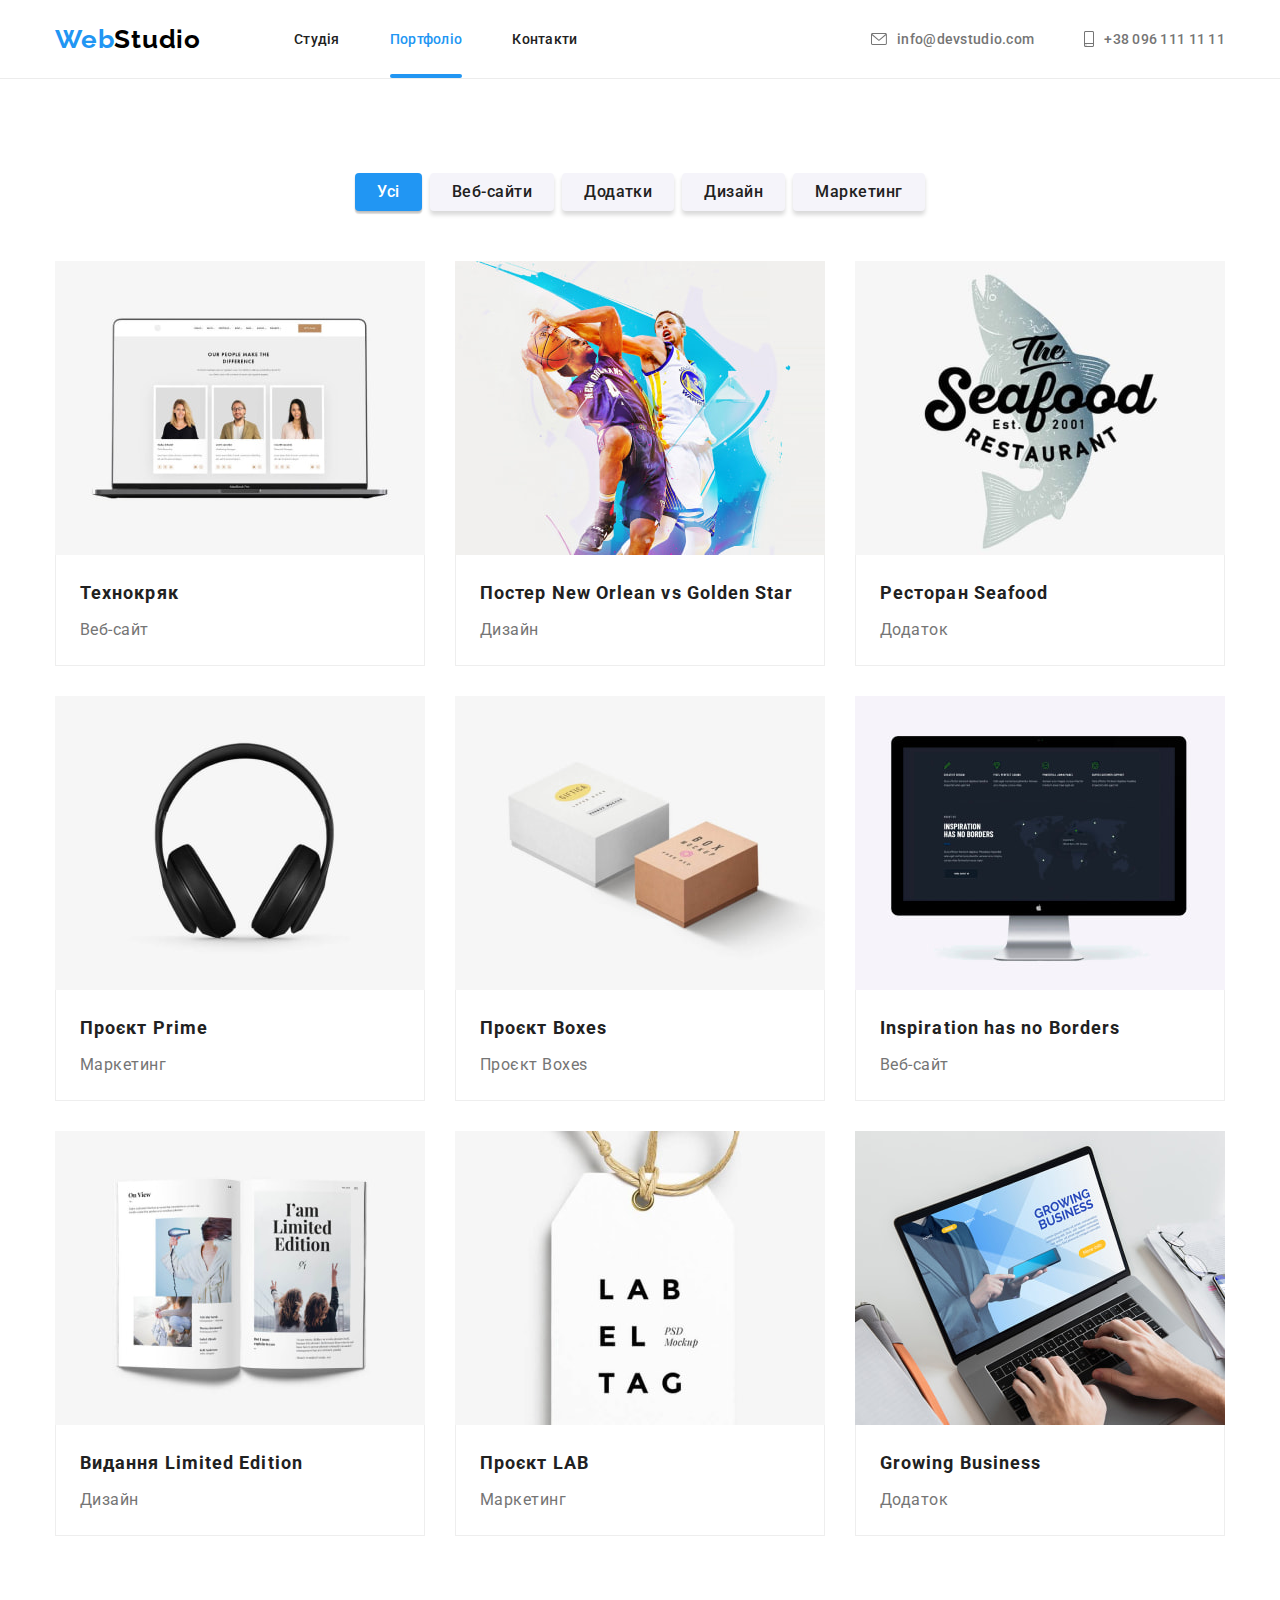
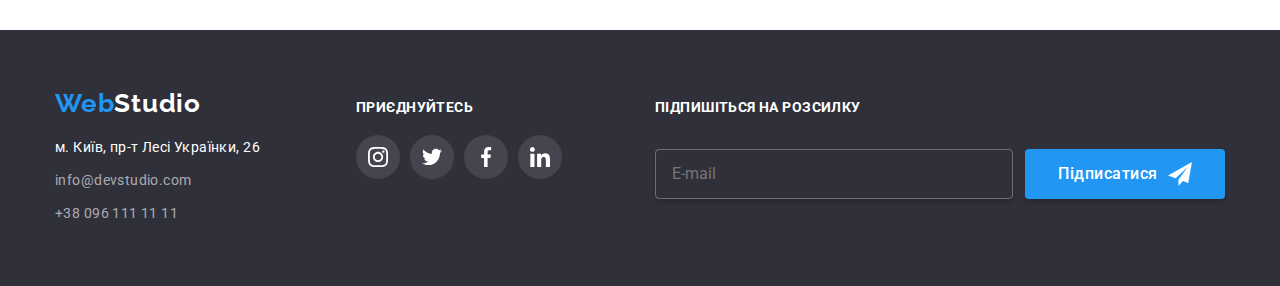
==== portfolio.html @ 400ca85d "Initial commit" ====
<!DOCTYPE html>
<html lang="uk">
<head>
    <meta charset="UTF-8">
    <meta name="viewport" content="width=device-width, initial-scale=1.0">
    <title>Портфоліо</title>
    <link rel="preconnect" href="https://fonts.googleapis.com">
    <link rel="preconnect" href="https://fonts.gstatic.com" crossorigin>
    <link rel="stylesheet" href="https://cdn.jsdelivr.net/npm/modern-normalize@2.0.0/modern-normalize.min.css">
    <link
        href="https://fonts.googleapis.com/css2?family=Cookie&family=Montserrat:wght@400;700&family=Raleway:wght@700&family=Roboto:wght@400;500;700;900&display=swap"
        rel="stylesheet">
    <link rel="stylesheet" href="./css/main.min.css">
</head>
<body>
<header class="header">
    <div class="header__container container">
        <nav class="navigation">
            <a class="logo" href="/">Web<span class="logo__black">Studio</span></a>
            <ul class="navigation__list list">
                <li class="navigation__item"><a class="navigation__link" href="./index.html">Студія</a></li>
                <li class="navigation__item"><a class="navigation__link navigation__link--active" href="./portfolio.html">Портфоліо</a></li>
                <li class="navigation__item"><a class="navigation__link" href="#">Контакти</a></li>
            </ul>
        </nav>
        <ul class="contact list">
            <li class="contact__item">
                <a class="contact__email" href="mailto:info@devstudio.com">
                    <svg class="contact__icon" width="16" height="12">
                        <use href="./img/sprite.svg#icon-envelope">
                        </use>
                    </svg> info@devstudio.com
                </a>
            </li>
            <li class="contact__item">
                <a class="contact__phone" href="tel:+380961111111">
                    <svg class="contact__icon" width="10" height="16">
                        <use href="./img/sprite.svg#icon-smartphone">
                        </use>
                    </svg> +38 096 111 11 11
                </a>
            </li>
        </ul>
    </div>
</header>
    <main>
        <section class="gallery section">
            <div class="container gallery_containerfilter__">
                <!-- Прихований заголовок -->
                <h1 class="visually-hidden">Галерея</h1>
                <ul class="filter list">
                    <li class="filter__item"><button class="btn filter__btn filter__btn--active" type="button" >Усі</button></li>
                    <li class="filter__item"><button class="btn filter__btn" type="button" >Веб-сайти</button></li>
                    <li class="filter__item"><button class="btn filter__btn" type="button" >Додатки</button></li>
                    <li class="filter__item"><button class="btn filter__btn" type="button" >Дизайн</button></li>
                    <li class="filter__item"><button class="btn filter__btn" type="button" >Маркетинг</button></li>
                </ul>
                <ul class="cards-set list">
                    <li class="cards-set__item">
                        <a class="cards-set__link" href="#">
                            <div class="cards-set__wrap">
                                <p class="cards-set__overlay">Ресурс пропонує комплексні пропозиції з різним рівнем функціоналу та сервісів. Все це дозволить
                                    відвідувачу отримати
                                    вичерпні відомості про компанію чи приватну особу.</p>
                                <img src="./img/gallery/techno.jpg" alt="Сайт" width="370">
                            </div>
                           
                            <div class="cards-set__bottom">
                                <h2 class="cards-set__title">Технокряк</h2>
                                <p class="cards-set__descr">Веб-сайт</p>
                            </div>
                        </a>
                    </li>
                    <li class="cards-set__item">
                        <a class="cards-set__link" href="#">
                        <div class="cards-set__wrap">
                            <p class="cards-set__overlay">Ресурс пропонує комплексні пропозиції з різним рівнем функціоналу та сервісів. Все це
                                дозволить
                                відвідувачу отримати
                                вичерпні відомості про компанію чи приватну особу.</p>
                            <img src="./img/gallery/poster.jpg" alt="Постер змагань" width="370">
                        </div>
                           
                           <div class="cards-set__bottom">
                            <h2 class="cards-set__title">Постер New Orlean vs Golden Star</h2>
                            <p class="cards-set__descr">Дизайн</p>
                           </div>
                        </a>
                    </li>
                    <li class="cards-set__item">
                        <a class="cards-set__link" href="#">
                            <div class="cards-set__wrap">
                             <p class="cards-set__overlay">Ресурс пропонує комплексні пропозиції з різним рівнем функціоналу та сервісів. Все це дозволить відвідувачу отримати вичерпні відомості про компанію чи приватну особу.</p>
                               <img src="./img/gallery/restaurant.jpg" alt="Емблема ресторану" width="370">
                            </div>
                          
                            <div class="cards-set__bottom">
                                <h2 class="cards-set__title">Ресторан Seafood</h2>
                                <p class="cards-set__descr">Додаток</p>
                            </div>
                        </a>
                    </li>
                    <li class="cards-set__item">
                        <a class="cards-set__link" href="#">
                            <div class="cards-set__wrap">
                                <p class="cards-set__overlay">Ресурс пропонує комплексні пропозиції з різним рівнем функціоналу та сервісів. Все це дозволить відвідувачу отримати вичерпні відомості про компанію чи приватну особу.</p>
                                <img src="./img/gallery/prime.jpg" alt="Навушники" width="370">
                            </div>
                            
                            <div class="cards-set__bottom">
                                <h2 class="cards-set__title">Проєкт Prime</h2>
                                <p class="cards-set__descr">Маркетинг</p>
                            </div>
                        </a>
                    </li>
                    <li class="cards-set__item">
                        <a class="cards-set__link" href="#">
                            <div class="cards-set__wrap">
                                <p class="cards-set__overlay">Ресурс пропонує комплексні пропозиції з різним рівнем функціоналу та сервісів. Все це дозволить відвідувачу отримати вичерпні відомості про компанію чи приватну особу.</p>
                            <img src="./img/gallery/boxes.jpg" alt="Коробки" width="370">
                            </div>
                            
                           <div class="cards-set__bottom">
                            <h2 class="cards-set__title">Проєкт Boxes</h2>
                            <p class="cards-set__descr">Проєкт Boxes</p>
                           </div>
                        </a>
                    </li>
                    <li class="cards-set__item">
                        <a class="cards-set__link" href="#">
                            <div class="cards-set__wrap">
                                <p class="cards-set__overlay">Ресурс пропонує комплексні пропозиції з різним рівнем функціоналу та сервісів. Все це дозволить відвідувачу отримати вичерпні відомості про компанію чи приватну особу.</p>
                               <img src="./img/gallery/inspiration.jpg" alt="Сайт" width="370">
                            </div>

                            <div class="cards-set__bottom">
                                <h2 class="cards-set__title">Inspiration has no Borders</h2>
                                <p class="cards-set__descr">Веб-сайт</p>
                            </div>
                        </a>
                    </li>
                    <li class="cards-set__item">
                        <a class="cards-set__link" href="#">
                            <div class="cards-set__wrap">
                                <p class="cards-set__overlay">Ресурс пропонує комплексні пропозиції з різним рівнем функціоналу та сервісів. Все це дозволить відвідувачу отримати вичерпні відомості про компанію чи приватну особу.</p>
                                <img src="./img/gallery/limited.jpg" alt="Журнал" width="370">
                            </div>
                            
                            <div class="cards-set__bottom">
                                <h2 class="cards-set__title">Видання Limited Edition</h2>
                                <p class="cards-set__descr">Дизайн</p>
                            </div>
                        </a>
                    </li>
                    <li class="cards-set__item">
                        <a class="cards-set__link" href="#">
                            <div class="cards-set__wrap">
                                <p class="cards-set__overlay">Ресурс пропонує комплексні пропозиції з різним рівнем функціоналу та сервісів. Все це дозволить відвідувачу отримати вичерпні відомості про компанію чи приватну особу.</p>
                                <img src="./img/gallery/lab.jpg" alt="Етикетка" width="370">
                            </div>
                            
                           <div class="cards-set__bottom">
                            <h2 class="cards-set__title">Проєкт LAB</h2>
                            <p class="cards-set__descr">Маркетинг</p>
                           </div>
                        </a>
                    </li>
                    <li class="cards-set__item">
                        <a class="cards-set__link" href="#">
                            <div class="cards-set__wrap">
                                <p class="cards-set__overlay">Ресурс пропонує комплексні пропозиції з різним рівнем функціоналу та сервісів. Все це дозволить відвідувачу отримати вичерпні відомості про компанію чи приватну особу.</p>
                                <img src="./img/gallery/growing.jpg" alt="Додаток на моніторі" width="370">
                            </div>
                            
                            <div class="cards-set__bottom">
                                <h2 class="cards-set__title">Growing Business</h2>
                                <p class="cards-set__descr">Додаток</p>
                            </div>
                        </a>
                    </li>
                
                </ul>
            </div>
        </section>
    </main>

<footer class="section footer">
    <div class="container footer__container">
        <div class="footer__address"> <a class="footer__logo logo" href="/">Web<span
                    class="logo__white">Studio</span></a>
            <address class="address">
                <p class="address__text">м. Київ, пр-т Лесі Українки, 26</p>
                <a class="address__email" href="mailto:info@devstudio.com">info@devstudio.com</a>
                <a class="address__phone" href="tel:+380961111111">+38 096 111 11 11</a>
            </address>
        </div>
        <div class="footer__content">
            <h2 class="footer-title">Приєднуйтесь</h2>

            <ul class="list footer__list">
                <li class="footer__item">
                    <a class="footer__link" href="" target="_blank" rel="noopener noreferrer"
                        aria-label="іконка Instagram">
                        <svg class="footer__icon" width="20" height="20">
                            <use href="./img/sprite.svg#icon-instagram"></use>
                        </svg>
                    </a>
                </li>
                <li class="footer__item">
                    <a class="footer__link" href="" target="_blank" rel="noopener noreferrer"
                        aria-label="іконка Twitter">
                        <svg class="footer__icon" width="20" height="20">
                            <use href="./img/sprite.svg#icon-twitter"></use>
                        </svg>
                    </a>
                </li>
                <li class="footer__item">
                    <a class="footer__link" href="" target="_blank" rel="noopener noreferrer"
                        aria-label="іконка Facebook">
                        <svg class="footer__icon" width="20" height="20">
                            <use href="./img/sprite.svg#icon-facebook"></use>
                        </svg>
                    </a>
                </li>
                <li class="footer__item">
                    <a class="footer__link" href="" target="_blank" rel="noopener noreferrer"
                        aria-label="іконка Linkedin">
                        <svg class="footer__icon" width="20" height="20">
                            <use href="./img/sprite.svg#icon-linkedin"></use>
                        </svg>
                    </a>
                </li>
            </ul>
        </div>

        <form class="follow" name="follow-up">
            <b class="follow__title">Підпишіться на розсилку</b>
            <div class="follow__wrapper">
                <input class="follow__input" name="email" id="email" type="email" placeholder="E-mail" />
                <button class="follow__btn btn" type="submit">Підписатися</button>
            </div>
        </form>

    </div>
</footer>

    
</body>
</html>
---- css/main.min.css ----
:root{--main-font: "Roboto", sans-serif;--secondary-font: "Raleway", sans-serif;--main-cl: #757575;--accent-cl: #2196F3;--white-cl: #FFFFFF;--title-cl: #212121;--txt-footer-cl: rgba(255, 255, 255, 0.60);--black-cl: #000000;--border-cl: #ECECEC;--icon-cl: rgba(175, 177, 184, 1);--dark-bg: #2F303A;--light-bg: #F5F4FA;--accent-bg: #2196F3;--hero-bg: #c4c4c4;--standard: 250ms cubic-bezier(0.4, 0, 0.2, 1)}.visually-hidden{-webkit-clip-path:inset(50%);clip-path:inset(50%);height:1px;overflow:hidden;position:absolute;white-space:nowrap;width:1px}body{font-family:var(--main-font);color:var(--main-cl)}img{display:block}.section{padding-top:94px;padding-bottom:94px}.title{margin-bottom:50px;color:var(--title-cl);text-align:center;font-size:36px;font-weight:700;line-height:1;letter-spacing:1.08px}.btn{font-family:inherit;cursor:pointer;padding:10px 32px;color:var(--white-cl);background-color:var(--accent-bg);text-align:center;font-size:16px;font-weight:500;line-height:1.62;letter-spacing:.48px;border:none;border-radius:4px;-webkit-box-shadow:0px 4px 4px 0px rgba(0,0,0,.15);box-shadow:0px 4px 4px 0px rgba(0,0,0,.15)}.container{width:1200px;padding-left:15px;padding-right:15px;margin-left:auto;margin-right:auto}h1,h2,h3,h4,h5,h6,p{margin:0}.list{list-style:none;padding:0;margin:0}.header{border-bottom:1px solid var(--border-cl)}.header__container{display:-webkit-box;display:-ms-flexbox;display:flex;-webkit-box-align:center;-ms-flex-align:center;align-items:center}.logo{margin-right:93px;color:var(--accent-cl);font-family:var(--secondary-font);font-size:26px;font-weight:700;line-height:1;letter-spacing:.78px;text-decoration:none}.logo__black{color:var(--black-cl)}.logo__white{color:var(--white-cl)}.navigation{display:-webkit-box;display:-ms-flexbox;display:flex;-webkit-box-align:center;-ms-flex-align:center;align-items:center}.navigation__list{display:-webkit-box;display:-ms-flexbox;display:flex}.navigation__item:not(:last-child){margin-right:50px}.navigation__link{position:relative;display:block;padding-top:32px;padding-bottom:32px;color:var(--title-cl);font-size:14px;font-weight:500;line-height:1;letter-spacing:.28px;text-decoration:none;-webkit-transition:color var(--standard);transition:color var(--standard)}.navigation__link:hover,.navigation__link:focus{color:var(--accent-cl)}.navigation__link--active{color:var(--accent-cl)}.navigation__link--active::after{content:"";display:block;position:absolute;bottom:0;left:0;width:100%;height:4px;border-radius:2px;background-color:var(--accent-cl)}.contact{display:-webkit-box;display:-ms-flexbox;display:flex;-webkit-box-align:center;-ms-flex-align:center;align-items:center;margin-left:auto}.contact__item{margin-left:50px}.contact__email{text-decoration:none;display:-webkit-box;display:-ms-flexbox;display:flex;-webkit-box-align:center;-ms-flex-align:center;align-items:center;color:var(--main-cl);font-size:14px;font-weight:500;line-height:1;letter-spacing:.28px;-webkit-transition:color var(--standard);transition:color var(--standard)}.contact__email:hover,.contact__email:focus{color:var(--accent-cl)}.contact__phone{text-decoration:none;display:-webkit-box;display:-ms-flexbox;display:flex;-webkit-box-align:center;-ms-flex-align:center;align-items:center;color:var(--main-cl);font-size:14px;font-weight:500;line-height:1;letter-spacing:.28px;-webkit-transition:color var(--standard);transition:color var(--standard)}.contact__phone:hover,.contact__phone:focus{color:var(--accent-cl)}.contact__icon{fill:#757575;margin-right:10px;-webkit-transition:fill var(--standard);transition:fill var(--standard)}.contact__email:hover .contact__icon,.contact__email:focus .contact__icon{fill:var(--accent-cl)}.contact__phone:hover .contact__icon,.contact__phone:focus .contact__icon{fill:var(--accent-cl)}.hero{padding-top:200px;padding-bottom:200px}.overlay{max-width:1600px;margin-left:auto;margin-right:auto;background-color:var(--hero-bg);background-image:-webkit-gradient(linear, left top, right top, from(rgba(47, 48, 58, 0.4)), to(rgba(47, 48, 58, 0.4))),url(../img/hero/overlay.jpg);background-image:linear-gradient(to right, rgba(47, 48, 58, 0.4), rgba(47, 48, 58, 0.4)),url(../img/hero/overlay.jpg);background-repeat:no-repeat;background-position:center}.hero__title{margin:0 auto;width:696px;margin-bottom:30px;color:var(--white-cl);text-align:center;font-size:44px;font-weight:900;line-height:1.36;letter-spacing:2.64px;text-transform:uppercase}.hero__btn{display:block;margin:0 auto}.back-drop{position:fixed;top:0;right:0;width:100%;height:100%;background-color:rgba(0,0,0,.2);z-index:10;opacity:1;visibility:visible;-webkit-transition:opacity var(--standard),visibility var(--standard);transition:opacity var(--standard),visibility var(--standard)}.back-drop.is-hidden{opacity:0;pointer-events:none;visibility:hidden}.back-drop.is-hidden .modal-wrapper{-webkit-transform:translate(-50%, -50%) scale(0.9);transform:translate(-50%, -50%) scale(0.9)}.modal-wrapper{padding:40px;position:absolute;top:50%;left:50%;width:528px;height:581px;border-radius:4px;background:var(--white-cl);-webkit-box-shadow:0px 2px 1px 0px rgba(0,0,0,.2),0px 1px 1px 0px rgba(0,0,0,.14),0px 1px 3px 0px rgba(0,0,0,.12);box-shadow:0px 2px 1px 0px rgba(0,0,0,.2),0px 1px 1px 0px rgba(0,0,0,.14),0px 1px 3px 0px rgba(0,0,0,.12);-webkit-transform:translate(-50%, -50%) scale(1.1);transform:translate(-50%, -50%) scale(1.1);-webkit-transition:-webkit-transform var(--standard);transition:-webkit-transform var(--standard);transition:transform var(--standard);transition:transform var(--standard), -webkit-transform var(--standard)}.close-btn{position:absolute;top:8px;right:8px;display:-webkit-box;display:-ms-flexbox;display:flex;-webkit-box-align:center;-ms-flex-align:center;align-items:center;-webkit-box-pack:center;-ms-flex-pack:center;justify-content:center;width:30px;height:30px;padding:0;background-color:var(--white-cl);border-radius:50%;border:1px solid rgba(0,0,0,.1);cursor:pointer;-webkit-transition:fill var(--standard);transition:fill var(--standard)}.close-btn:hover,.close-btn:focus{fill:var(--accent-cl)}.modal-form{width:448px}.modal-form__title{display:block;margin-bottom:12px;color:var(--title-cl);text-align:center;font-size:20px;font-weight:700;line-height:1;letter-spacing:.6px}.modal-form__group{display:block;margin-bottom:10px;position:relative;cursor:pointer}.modal-form__group:last-child{margin-bottom:0}.modal-form__label{display:block;margin-bottom:4px;color:var(--main-cl);font-size:12px;line-height:1;letter-spacing:.12px}.modal-form__input{position:relative;outline:rgba(0,0,0,0);width:100%;height:40px;padding:12px 42px;border-radius:4px;border:1px solid rgba(33,33,33,.2);-webkit-transition:border-color var(--standard);transition:border-color var(--standard)}.modal-form__input:focus,.modal-form__input:hover{border:1px solid #2196f3;border-radius:4px}.modal-form__text-comment{margin-bottom:20px;padding:12px 16px;outline:rgba(0,0,0,0);width:100%;height:120px;border-radius:4px;border:1px solid rgba(33,33,33,.2);resize:none;-webkit-transition:border-color var(--standard);transition:border-color var(--standard)}.modal-form__text-comment:focus,.modal-form__text-comment:hover{border:1px solid #2196f3;border-radius:4px}.modal-form__text-comment::-webkit-input-placeholder{color:rgba(117,117,117,.5);font-size:12px;line-height:1;letter-spacing:.12px}.modal-form__text-comment::-moz-placeholder{color:rgba(117,117,117,.5);font-size:12px;line-height:1;letter-spacing:.12px}.modal-form__text-comment:-ms-input-placeholder{color:rgba(117,117,117,.5);font-size:12px;line-height:1;letter-spacing:.12px}.modal-form__text-comment::-ms-input-placeholder{color:rgba(117,117,117,.5);font-size:12px;line-height:1;letter-spacing:.12px}.modal-form__text-comment::placeholder{color:rgba(117,117,117,.5);font-size:12px;line-height:1;letter-spacing:.12px}.modal-form__icon{position:absolute;bottom:11px;left:12px;fill:var(--title-cl);-webkit-transition:fill var(--standard);transition:fill var(--standard)}.modal-form__input:focus~.modal-form__icon,.modal-form__input:hover~.modal-form__icon{fill:var(--accent-cl)}.modal-form__agreement{display:-webkit-box;display:-ms-flexbox;display:flex;-webkit-box-align:baseline;-ms-flex-align:baseline;align-items:baseline;-webkit-box-pack:center;-ms-flex-pack:center;justify-content:center}.modal-form__custom-checkbox{margin-right:7px;width:16px;height:15px;display:-webkit-box;display:-ms-flexbox;display:flex;-webkit-box-align:center;-ms-flex-align:center;align-items:center;-webkit-box-pack:center;-ms-flex-pack:center;justify-content:center;outline:2px solid var(--title-cl);outline-offset:-2px;border-radius:2px;-webkit-transition:outline var(--standard),background-color var(--standard);transition:outline var(--standard),background-color var(--standard)}.modal-form__checkbox:focus+.modal-form__custom-checkbox{outline:2px solid var(--accent-cl)}.modal-form__checkbox-icon{opacity:0;border-radius:2px;-webkit-transition:opacity var(--standard);transition:opacity var(--standard)}.modal-form__checkbox:checked+.modal-form__custom-checkbox{outline:var(--accent-cl);background-color:var(--accent-cl)}.modal-form__checkbox:checked+.modal-form__custom-checkbox .modal-form__checkbox-icon{opacity:1}.modal-form__text-agreement{margin-bottom:36px;color:var(--main-cl);font-size:14px;line-height:1.71;letter-spacing:.42px}.modal-form__terms{color:var(--accent-cl);line-height:24px;letter-spacing:.42px}.modal-form__btn{display:block;margin:0 auto;width:200px;height:50px;border:none;border-radius:4px;background:var(--accent-cl);-webkit-box-shadow:0px 4px 4px 0px rgba(0,0,0,.15);box-shadow:0px 4px 4px 0px rgba(0,0,0,.15);color:var(--white-cl);text-align:center;font-size:16px;font-weight:700;line-height:1.87;letter-spacing:.96px}.features__list{display:-webkit-box;display:-ms-flexbox;display:flex}.features__item{width:270px;margin-right:30px}.features__item:last-child{margin-right:0}.features__subtitle{margin-bottom:10px;color:var(--title-cl);font-size:14px;font-weight:700;line-height:1;letter-spacing:.42px;text-transform:uppercase}.features__content{font-size:14px;line-height:1.71;letter-spacing:.42px}.features__background{display:-webkit-box;display:-ms-flexbox;display:flex;-webkit-box-align:center;-ms-flex-align:center;align-items:center;-webkit-box-pack:center;-ms-flex-pack:center;justify-content:center;width:270px;height:120px;border-radius:4px;margin-bottom:30px;background:var(--light-bg)}.activity{padding-top:0}.activity__list{display:-webkit-box;display:-ms-flexbox;display:flex;-webkit-box-pack:center;-ms-flex-pack:center;justify-content:center}.activity__type{position:relative;margin-right:30px}.activity__type:last-child{margin-right:0}.activity__descr{position:absolute;bottom:0;right:0;display:-webkit-box;display:-ms-flexbox;display:flex;-webkit-box-align:center;-ms-flex-align:center;align-items:center;-webkit-box-pack:center;-ms-flex-pack:center;justify-content:center;width:100%;height:70px;background-color:rgba(47,48,58,.8);color:var(--white-cl);text-align:center;font-size:14px;font-weight:700;line-height:1;letter-spacing:.42px;text-transform:uppercase}.team{background-color:var(--light-bg)}.team__list{display:-webkit-box;display:-ms-flexbox;display:flex}.team__member{width:270px;margin-right:30px;border-radius:0px 0px 4px 4px;background:#fff;-webkit-box-shadow:0px 2px 1px 0px rgba(0,0,0,.2),0px 1px 1px 0px rgba(0,0,0,.14),0px 1px 3px 0px rgba(0,0,0,.12);box-shadow:0px 2px 1px 0px rgba(0,0,0,.2),0px 1px 1px 0px rgba(0,0,0,.14),0px 1px 3px 0px rgba(0,0,0,.12)}.team__member:last-child{margin-right:0}.team__descr{padding-top:30px;padding-bottom:30px}.team__name{margin-bottom:10px;color:var(--title-cl);text-align:center;font-size:16px;font-weight:500;line-height:1;letter-spacing:.48px}.team__position{margin-bottom:16px;color:var(--main-cl);text-align:center;font-size:16px;line-height:1;letter-spacing:.48px}.socials{display:-webkit-box;display:-ms-flexbox;display:flex;-webkit-box-pack:center;-ms-flex-pack:center;justify-content:center;-webkit-box-align:center;-ms-flex-align:center;align-items:center}.socials__item{display:-webkit-box;display:-ms-flexbox;display:flex;-webkit-box-align:center;-ms-flex-align:center;align-items:center;-webkit-box-pack:center;-ms-flex-pack:center;justify-content:center;width:44px;height:44px;background-color:#fff;border-radius:50%;-webkit-transition:background-color var(--standard);transition:background-color var(--standard)}.socials__item:hover,.socials__item:focus{background-color:var(--accent-bg)}.socials__item:not(:last-child){margin-right:10px}.socials__icon{fill:var(--icon-cl);-webkit-transition:fill var(--standard);transition:fill var(--standard)}.socials__item:hover .socials__icon,.socials__item:focus .socials__icon{fill:#fff}.clients-list{display:-webkit-box;display:-ms-flexbox;display:flex;-webkit-box-align:center;-ms-flex-align:center;align-items:center;-webkit-box-pack:center;-ms-flex-pack:center;justify-content:center}.clients-list__item:not(:last-child){margin-right:30px}.clients-list__link{display:-webkit-box;display:-ms-flexbox;display:flex;-webkit-box-align:center;-ms-flex-align:center;align-items:center;-webkit-box-pack:center;-ms-flex-pack:center;justify-content:center;width:170px;height:92px;border-radius:4px;border:1px solid #afb1b8;-webkit-transition:border-color var(--standard);transition:border-color var(--standard)}.clients-list__link:hover,.clients-list__link:focus{border-color:var(--accent-cl)}.clients-list__icon{fill:var(--icon-cl);-webkit-transition:fill var(--standard);transition:fill var(--standard)}.clients-list__link:hover .clients-list__icon,.clients-list__link:focus .clients-list__icon{fill:var(--accent-cl)}.footer{background-color:var(--dark-bg);padding-top:60px;padding-bottom:60px}.footer__container{display:-webkit-box;display:-ms-flexbox;display:flex;-webkit-box-align:baseline;-ms-flex-align:baseline;align-items:baseline}.footer__address{margin-right:70px}.address{margin-top:20px;display:block;color:var(--white-cl);font-size:14px;font-style:normal;line-height:1.71;letter-spacing:.42px}.address__text{width:231px;margin-bottom:9px}.address__email{text-decoration:none;margin-bottom:9px;display:block;color:var(--txt-footer-cl);font-size:14px;font-style:1;line-height:1.71;letter-spacing:.42px;-webkit-transition:color var(--standard);transition:color var(--standard)}.address__email:hover,.address__email:focus{color:var(--accent-cl)}.address__phone{text-decoration:none;display:block;color:var(--txt-footer-cl);font-size:14px;font-style:1;line-height:1.71;letter-spacing:.42px;-webkit-transition:color var(--standard);transition:color var(--standard)}.address__phone:hover,.address__phone:focus{color:var(--accent-cl)}.footer-title{color:var(--white-cl);margin-bottom:20px;font-size:14px;font-weight:700;letter-spacing:.42px;text-transform:uppercase}.footer__logo{margin-right:0}.footer__content{display:block;-webkit-box-align:center;-ms-flex-align:center;align-items:center;-webkit-box-pack:center;-ms-flex-pack:center;justify-content:center}.footer__list{display:-webkit-box;display:-ms-flexbox;display:flex;-webkit-box-align:center;-ms-flex-align:center;align-items:center;-webkit-box-pack:center;-ms-flex-pack:center;justify-content:center}.footer__link{display:-webkit-box;display:-ms-flexbox;display:flex;-webkit-box-align:center;-ms-flex-align:center;align-items:center;-webkit-box-pack:center;-ms-flex-pack:center;justify-content:center;width:44px;height:44px;border-radius:50%;background-color:rgba(255,255,255,.1);-webkit-transition:background-color var(--standard);transition:background-color var(--standard)}.footer__link:hover,.footer__link:focus{background-color:var(--accent-bg)}.footer__icon{fill:var(--white-cl)}.footer__item:not(:last-child){margin-right:10px}.follow{margin-left:93px}.follow__title{display:block;margin-bottom:35px;color:var(--white-cl);font-weight:700;font-size:14px;line-height:1;letter-spacing:.42px;text-transform:uppercase}.follow__wrapper{display:-webkit-box;display:-ms-flexbox;display:flex}.follow__input{outline:rgba(0,0,0,0);padding:15px 16px;width:358px;height:50px;margin-right:12px;color:var(--white-cl);border-radius:4px;border:1px solid rgba(255,255,255,.3);background:rgba(33,150,243,0);-webkit-box-shadow:0px 4px 4px 0px rgba(0,0,0,.15);box-shadow:0px 4px 4px 0px rgba(0,0,0,.15)}.follow__btn{display:-webkit-inline-box;display:-ms-inline-flexbox;display:inline-flex;-webkit-box-pack:center;-ms-flex-pack:center;justify-content:center;-webkit-box-align:center;-ms-flex-align:center;align-items:center;width:200px;height:50px}.follow__btn::after{content:"";margin-left:10px;width:24px;height:24px;background-image:url(../img/icons/send.svg);background-size:contain}.filter{display:-webkit-box;display:-ms-flexbox;display:flex;-webkit-box-align:center;-ms-flex-align:center;align-items:center;-webkit-box-pack:center;-ms-flex-pack:center;justify-content:center;margin-bottom:50px}.filter__item{margin-right:8px}.filter__item:last-child{margin-right:0}.filter__btn{border-radius:4px;padding:6px 22px;-ms-flex-negative:0;flex-shrink:0;border:none;color:var(--title-cl);background-color:var(--light-bg);text-align:center;font-size:16px;font-weight:500;line-height:1.62;letter-spacing:.48px;-webkit-transition:color var(--standard),background-color var(--standard),-webkit-box-shadow var(--standard);transition:color var(--standard),background-color var(--standard),-webkit-box-shadow var(--standard);transition:color var(--standard),background-color var(--standard),box-shadow var(--standard);transition:color var(--standard),background-color var(--standard),box-shadow var(--standard),-webkit-box-shadow var(--standard)}.filter__btn:hover,.filter__btn:focus{color:var(--white-cl);background-color:var(--accent-bg);-webkit-box-shadow:0px 2px 2px 0px rgba(0,0,0,.12),0px 1px 2px 0px rgba(0,0,0,.08),0px 3px 1px 0px rgba(0,0,0,.1);box-shadow:0px 2px 2px 0px rgba(0,0,0,.12),0px 1px 2px 0px rgba(0,0,0,.08),0px 3px 1px 0px rgba(0,0,0,.1)}.filter__btn--active{color:var(--white-cl);background-color:var(--accent-bg);-webkit-box-shadow:0px 2px 2px 0px rgba(0,0,0,.12),0px 1px 2px 0px rgba(0,0,0,.08),0px 3px 1px 0px rgba(0,0,0,.1);box-shadow:0px 2px 2px 0px rgba(0,0,0,.12),0px 1px 2px 0px rgba(0,0,0,.08),0px 3px 1px 0px rgba(0,0,0,.1)}.cards-set{display:-webkit-box;display:-ms-flexbox;display:flex;-ms-flex-wrap:wrap;flex-wrap:wrap;gap:30px}.cards-set__item{-ms-flex-preferred-size:calc((100% - 60px)/3);flex-basis:calc((100% - 60px)/3)}.cards-set__wrap{position:relative;overflow:hidden}.cards-set__overlay{color:var(--white-cl);font-size:18px;line-height:1.55;letter-spacing:.54px;display:inline-block;padding:63px 24px;position:absolute;top:0;left:0;height:100%;width:100%;background-color:rgba(33,150,243,.9);-webkit-transform:translateY(100%);transform:translateY(100%);-webkit-transition-duration:250ms;transition-duration:250ms;-webkit-transition-timing-function:cubic-bezier(0.4, 0, 0.2, 1);transition-timing-function:cubic-bezier(0.4, 0, 0.2, 1)}.cards-set__link:hover .cards-set__overlay{-webkit-transform:translateY(0);transform:translateY(0)}.cards-set__bottom{padding:20px 24px;border-bottom:1px solid #eee;border-right:1px solid #eee;border-left:1px solid #eee}.cards-set__title{margin-bottom:4px;color:var(--title-cl);font-size:18px;line-height:2;letter-spacing:1.08px}.cards-set__descr{color:var(--main-cl);font-size:16px;line-height:1.87;letter-spacing:.48px}.cards-set__link{text-decoration:none;display:block;-webkit-transition:-webkit-box-shadow var(--standard);transition:-webkit-box-shadow var(--standard);transition:box-shadow var(--standard);transition:box-shadow var(--standard), -webkit-box-shadow var(--standard)}.cards-set__link:hover,.cards-set__link:focus{-webkit-box-shadow:1px 4px 6px 0px rgba(0,0,0,.16),0px 4px 4px 0px rgba(0,0,0,.06),0px 1px 1px 0px rgba(0,0,0,.12);box-shadow:1px 4px 6px 0px rgba(0,0,0,.16),0px 4px 4px 0px rgba(0,0,0,.06),0px 1px 1px 0px rgba(0,0,0,.12)}/*# sourceMappingURL=main.min.css.map */
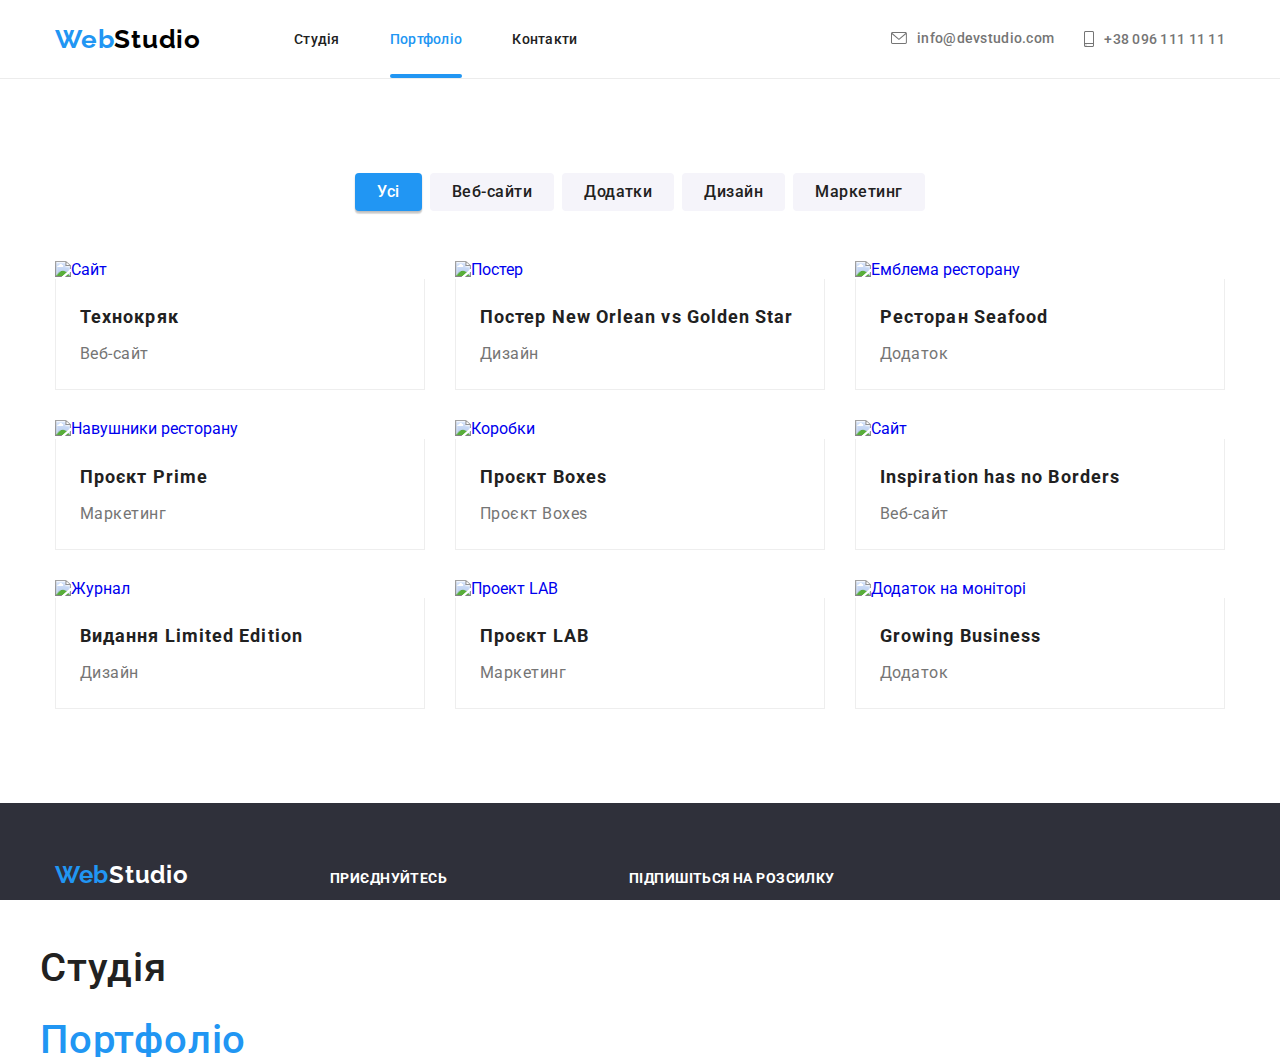
==== commit 93a0158c: "Update portfolio.html" ====
--- a/portfolio.html
+++ b/portfolio.html
@@ -17,12 +17,17 @@
     <div class="header__container container">
         <nav class="navigation">
             <a class="logo" href="/">Web<span class="logo__black">Studio</span></a>
-            <ul class="navigation__list list">
-                <li class="navigation__item"><a class="navigation__link" href="./index.html">Студія</a></li>
-                <li class="navigation__item"><a class="navigation__link navigation__link--active" href="./portfolio.html">Портфоліо</a></li>
-                <li class="navigation__item"><a class="navigation__link" href="#">Контакти</a></li>
-            </ul>
+            <button class="mob-btn js-open-menu" type="button" aria-expanded="false" aria-controls="mob-menu">
+            <svg width="40" height="40" aria-label="Перемикач мобільного меню">
+                <use class="mob-btn__icon-menu " href="./img/sprite.svg#icon-menu"></use>
+            </svg>
         </nav>
+        <ul class="navigation__list list">
+            <li class="navigation__item"><a class="navigation__link" href="./index.html">Студія</a></li>
+            <li class="navigation__item"><a class="navigation__link navigation__link--active"
+                    href="./portfolio.html">Портфоліо</a></li>
+            <li class="navigation__item"><a class="navigation__link" href="#">Контакти</a></li>
+        </ul>
         <ul class="contact list">
             <li class="contact__item">
                 <a class="contact__email" href="mailto:info@devstudio.com">
@@ -41,6 +46,50 @@
                 </a>
             </li>
         </ul>
+        <div id="mob-menu" class="mob-menu container js-menu-container">
+            <button class="mob-btn mob-btn-close js-close-menu" type="button" aria-expanded="false" aria-controls="mob-menu">
+                <svg width="40" height="40" aria-label="Перемикач мобільного меню">
+                    <use class="mob-btn__icon-close" href="./img/sprite.svg#icon-close_menu"></use>
+                </svg>
+            </button>
+            <ul class="mob-menu__nav list">
+                <li class="mob-menu__item">
+                    <a href="./index.html" class="mob-menu__link">Студія</a>
+                </li>
+                <li class="mob-menu__item">
+                    <a href="./portfolio.html" class="mob-menu__link active">Портфоліо</a>
+                </li>
+                <li class="mob-menu__item">
+                    <a href="" class="mob-menu__link">Контакти</a>
+                </li>
+            </ul>
+        
+            <ul class="mob-menu__contacts list">
+                <li class="mob-menu__contact-item">
+                    <a href="tel:+380961111111" class="mob-menu__tel">+38 096 111 11 11</a>
+                </li>
+                <li class="mob-menu__contact-item">
+                    <a href="mailto:info@devstudio.com" class="mob-menu__mail">info@devstudio.com</a>
+                </li>
+            </ul>
+        
+            <ul class="mob-menu__socials list">
+                <li class="mob-menu__socials-item">
+                    <a href="" class="mob-menu__socials-link after">Instagram</a>
+                </li>
+                <li class="mob-menu__socials-item">
+                    <a href="" class="mob-menu__socials-link after">Twitter</a>
+                </li>
+                <li class="mob-menu__socials-item">
+                    <a href="" class="mob-menu__socials-link after">Facebook</a>
+                </li>
+                <li class="mob-menu__socials-item">
+                    <a href="" class="mob-menu__socials-link">LinkedIn</a>
+                </li>
+            </ul>
+        
+        </div>
+        
     </div>
 </header>
     <main>
@@ -62,7 +111,17 @@
                                 <p class="cards-set__overlay">Ресурс пропонує комплексні пропозиції з різним рівнем функціоналу та сервісів. Все це дозволить
                                     відвідувачу отримати
                                     вичерпні відомості про компанію чи приватну особу.</p>
-                                <img src="./img/gallery/techno.jpg" alt="Сайт" width="370">
+                                    <picture>
+                                        <source media="(min-width: 1200px)" srcset="./img/gallery/laptop_lg.jpg 1x,
+                                                            ./img/gallery/laptop_lg@2x.jpg  2x" type="image/jpg">
+                                    
+                                        <source media="(min-width: 768px)" srcset="./img/gallery/laptop_md.jpg 1x,
+                                                            ./img/gallery/laptop_md@2x.jpg  2x" type="image/jpg">
+                                    
+                                        <source media="(max-width: 767px)" srcset="./img/gallery/laptop_sm.jpg 1x,
+                                                            ./img/gallery/laptop_sm@2x.jpg  2x" type="image/jpg">
+                                        <img src="./img/gallery/laptop_sm.jpg" alt="Сайт" loading="lazy">
+                                    </picture>
                             </div>
                            
                             <div class="cards-set__bottom">
@@ -78,7 +137,17 @@
                                 дозволить
                                 відвідувачу отримати
                                 вичерпні відомості про компанію чи приватну особу.</p>
-                            <img src="./img/gallery/poster.jpg" alt="Постер змагань" width="370">
+                            <picture>
+                                <source media="(min-width: 1200px)" srcset="./img/gallery/design_lg.jpg 1x,
+                                                    ./img/gallery/design_lg@2x.jpg  2x" type="image/jpg">
+                                    
+                                <source media="(min-width: 768px)" srcset="./img/gallery/design_md.jpg 1x,
+                                                    ./img/gallery/design_md@2x.jpg  2x" type="image/jpg">
+                                    
+                                <source media="(max-width: 767px)" srcset="./img/gallery/design_sm.jpg 1x,
+                                                     ./img/gallery/design_sm@2x.jpg  2x" type="image/jpg">
+                                <img src="./img/gallery/design_sm.jpg" alt="Постер" loading="lazy">
+                            </picture>
                         </div>
                            
                            <div class="cards-set__bottom">
@@ -91,7 +160,17 @@
                         <a class="cards-set__link" href="#">
                             <div class="cards-set__wrap">
                              <p class="cards-set__overlay">Ресурс пропонує комплексні пропозиції з різним рівнем функціоналу та сервісів. Все це дозволить відвідувачу отримати вичерпні відомості про компанію чи приватну особу.</p>
-                               <img src="./img/gallery/restaurant.jpg" alt="Емблема ресторану" width="370">
+                            <picture>
+                                <source media="(min-width: 1200px)" srcset="./img/gallery/seafood_lg.jpg 1x,
+                                                     ./img/gallery/seafood_lg@2x.jpg  2x" type="image/jpg">
+                            
+                                <source media="(min-width: 768px)" srcset="./img/gallery/seafood_md.jpg 1x,
+                                                     ./img/gallery/seafood_md@2x.jpg  2x" type="image/jpg">
+                            
+                                <source media="(max-width: 767px)" srcset="./img/gallery/seafood_sm.jpg 1x,
+                                        ./img/gallery/seafood_sm@2x.jpg  2x" type="image/jpg">
+                                <img src="./img/gallery/seafood_sm.jpg" alt="Емблема ресторану" loading="lazy">
+                            </picture>
                             </div>
                           
                             <div class="cards-set__bottom">
@@ -104,7 +183,17 @@
                         <a class="cards-set__link" href="#">
                             <div class="cards-set__wrap">
                                 <p class="cards-set__overlay">Ресурс пропонує комплексні пропозиції з різним рівнем функціоналу та сервісів. Все це дозволить відвідувачу отримати вичерпні відомості про компанію чи приватну особу.</p>
-                                <img src="./img/gallery/prime.jpg" alt="Навушники" width="370">
+                                <picture>
+                                    <source media="(min-width: 1200px)" srcset="./img/gallery/headphones_lg.jpg 1x,
+                                                         ./img/gallery/headphones_lg@2x.jpg  2x" type="image/jpg">
+                                
+                                    <source media="(min-width: 768px)" srcset="./img/gallery/headphones_md.jpg 1x,
+                                                         ./img/gallery/headphones_md@2x.jpg  2x" type="image/jpg">
+                                
+                                    <source media="(max-width: 767px)" srcset="./img/gallery/headphones_sm.jpg 1x,
+                                                         ./img/gallery/headphones_sm@2x.jpg  2x" type="image/jpg">
+                                    <img src="./img/gallery/headphones_sm.jpg" alt="Навушники ресторану" loading="lazy">
+                                </picture>
                             </div>
                             
                             <div class="cards-set__bottom">
@@ -117,7 +206,17 @@
                         <a class="cards-set__link" href="#">
                             <div class="cards-set__wrap">
                                 <p class="cards-set__overlay">Ресурс пропонує комплексні пропозиції з різним рівнем функціоналу та сервісів. Все це дозволить відвідувачу отримати вичерпні відомості про компанію чи приватну особу.</p>
-                            <img src="./img/gallery/boxes.jpg" alt="Коробки" width="370">
+                                <picture>
+                                    <source media="(min-width: 1200px)" srcset="./img/gallery/boxes_lg.jpg 1x,
+                                                     ./img/gallery/boxes_lg@2x.jpg  2x" type="image/jpg">
+                                
+                                    <source media="(min-width: 768px)" srcset="./img/gallery/boxes_md.jpg 1x,
+                                                     ./img/gallery/boxes_md@2x.jpg  2x" type="image/jpg">
+                                
+                                    <source media="(max-width: 767px)" srcset="./img/gallery/boxes_sm.jpg 1x,
+                                                    ./img/gallery/boxes_sm@2x.jpg  2x" type="image/jpg">
+                                    <img src="./img/gallery/boxes_sm.jpg" alt="Коробки" loading="lazy">
+                                </picture>
                             </div>
                             
                            <div class="cards-set__bottom">
@@ -130,7 +229,17 @@
                         <a class="cards-set__link" href="#">
                             <div class="cards-set__wrap">
                                 <p class="cards-set__overlay">Ресурс пропонує комплексні пропозиції з різним рівнем функціоналу та сервісів. Все це дозволить відвідувачу отримати вичерпні відомості про компанію чи приватну особу.</p>
-                               <img src="./img/gallery/inspiration.jpg" alt="Сайт" width="370">
+                                <picture>
+                                    <source media="(min-width: 1200px)" srcset="./img/gallery/inspiration_lg.jpg 1x,
+                                                      ./img/gallery/inspiration_lg@2x.jpg  2x" type="image/jpg">
+                                
+                                    <source media="(min-width: 768px)" srcset="./img/gallery/inspiration_md.jpg 1x,
+                                                     ./img/gallery/inspiration_md@2x.jpg  2x" type="image/jpg">
+                                
+                                    <source media="(max-width: 767px)" srcset="./img/gallery/inspiration_sm.jpg 1x,
+                                                    ./img/gallery/inspiration_sm@2x.jpg  2x" type="image/jpg">
+                                    <img src="./img/gallery/inspiration_sm.jpg" alt="Сайт" loading="lazy">
+                                </picture>
                             </div>
 
                             <div class="cards-set__bottom">
@@ -143,7 +252,18 @@
                         <a class="cards-set__link" href="#">
                             <div class="cards-set__wrap">
                                 <p class="cards-set__overlay">Ресурс пропонує комплексні пропозиції з різним рівнем функціоналу та сервісів. Все це дозволить відвідувачу отримати вичерпні відомості про компанію чи приватну особу.</p>
-                                <img src="./img/gallery/limited.jpg" alt="Журнал" width="370">
+                                <picture>
+                                    <source media="(min-width: 1200px)" srcset="./img/gallery/limited_lg.jpg 1x,
+                                                     ./img/gallery/limited_lg@2x.jpg  2x" type="image/jpg">
+                                
+                                    <source media="(min-width: 768px)" srcset="./img/gallery/limited_md.jpg 1x,
+                                                     ./img/gallery/limited_md@2x.jpg  2x" type="image/jpg">
+                                
+                                    <source media="(max-width: 767px)" srcset="./img/gallery/limited_sm.jpg 1x,
+                                                    ./img/gallery/limited_sm@2x.jpg  2x" type="image/jpg">
+                                    <img src="./img/gallery/limited_sm.jpg" alt="Журнал" loading="lazy">
+                                </picture>
+
                             </div>
                             
                             <div class="cards-set__bottom">
@@ -156,7 +276,17 @@
                         <a class="cards-set__link" href="#">
                             <div class="cards-set__wrap">
                                 <p class="cards-set__overlay">Ресурс пропонує комплексні пропозиції з різним рівнем функціоналу та сервісів. Все це дозволить відвідувачу отримати вичерпні відомості про компанію чи приватну особу.</p>
-                                <img src="./img/gallery/lab.jpg" alt="Етикетка" width="370">
+                                <picture>
+                                    <source media="(min-width: 1200px)" srcset="./img/gallery/lab_lg.jpg 1x,
+                                                    ./img/gallery/lab_lg@2x.jpg  2x" type="image/jpg">
+                                
+                                    <source media="(min-width: 768px)" srcset="./img/gallery/lab_md.jpg 1x,
+                                                    ./img/gallery/lab_md@2x.jpg  2x" type="image/jpg">
+                                
+                                    <source media="(max-width: 767px)" srcset="./img/gallery/lab_sm.jpg 1x,
+                                                    ./img/gallery/lab_sm@2x.jpg  2x" type="image/jpg">
+                                    <img src="./img/gallery/lab_sm.jpg" alt="Проект LAB" loading="lazy">
+                                </picture>
                             </div>
                             
                            <div class="cards-set__bottom">
@@ -169,7 +299,17 @@
                         <a class="cards-set__link" href="#">
                             <div class="cards-set__wrap">
                                 <p class="cards-set__overlay">Ресурс пропонує комплексні пропозиції з різним рівнем функціоналу та сервісів. Все це дозволить відвідувачу отримати вичерпні відомості про компанію чи приватну особу.</p>
-                                <img src="./img/gallery/growing.jpg" alt="Додаток на моніторі" width="370">
+                                <picture>
+                                    <source media="(min-width: 1200px)" srcset="./img/gallery/grow_lg.jpg.jpg 1x,
+                                                     ./img/gallery/grow_lg@2x.jpg  2x" type="image/jpg">
+                                
+                                    <source media="(min-width: 768px)" srcset="./img/gallery/grow_md.jpg 1x,
+                                                     ./img/gallery/grow_md@2x.jpg  2x" type="image/jpg">
+                                
+                                    <source media="(max-width: 767px)" srcset="./img/gallery/grow_sm.jpg 1x,
+                                                      ./img/gallery/grow_sm@2x.jpg  2x" type="image/jpg">
+                                    <img src="./img/gallery/grow_sm.jpg" alt="Додаток на моніторі" loading="lazy">
+                                </picture>
                             </div>
                             
                             <div class="cards-set__bottom">
@@ -244,6 +384,8 @@
     </div>
 </footer>
 
+<script src="./js/modal.js"></script>
+<script src="./js/mobile-menu.js"></script>
     
 </body>
 </html>--- a/css/main.min.css
+++ b/css/main.min.css
@@ -1 +1 @@
-:root{--main-font: "Roboto", sans-serif;--secondary-font: "Raleway", sans-serif;--main-cl: #757575;--accent-cl: #2196F3;--white-cl: #FFFFFF;--title-cl: #212121;--txt-footer-cl: rgba(255, 255, 255, 0.60);--black-cl: #000000;--border-cl: #ECECEC;--icon-cl: rgba(175, 177, 184, 1);--dark-bg: #2F303A;--light-bg: #F5F4FA;--accent-bg: #2196F3;--hero-bg: #c4c4c4;--standard: 250ms cubic-bezier(0.4, 0, 0.2, 1)}.visually-hidden{-webkit-clip-path:inset(50%);clip-path:inset(50%);height:1px;overflow:hidden;position:absolute;white-space:nowrap;width:1px}body{font-family:var(--main-font);color:var(--main-cl)}img{display:block}.section{padding-top:94px;padding-bottom:94px}.title{margin-bottom:50px;color:var(--title-cl);text-align:center;font-size:36px;font-weight:700;line-height:1;letter-spacing:1.08px}.btn{font-family:inherit;cursor:pointer;padding:10px 32px;color:var(--white-cl);background-color:var(--accent-bg);text-align:center;font-size:16px;font-weight:500;line-height:1.62;letter-spacing:.48px;border:none;border-radius:4px;-webkit-box-shadow:0px 4px 4px 0px rgba(0,0,0,.15);box-shadow:0px 4px 4px 0px rgba(0,0,0,.15)}.container{width:1200px;padding-left:15px;padding-right:15px;margin-left:auto;margin-right:auto}h1,h2,h3,h4,h5,h6,p{margin:0}.list{list-style:none;padding:0;margin:0}.header{border-bottom:1px solid var(--border-cl)}.header__container{display:-webkit-box;display:-ms-flexbox;display:flex;-webkit-box-align:center;-ms-flex-align:center;align-items:center}.logo{margin-right:93px;color:var(--accent-cl);font-family:var(--secondary-font);font-size:26px;font-weight:700;line-height:1;letter-spacing:.78px;text-decoration:none}.logo__black{color:var(--black-cl)}.logo__white{color:var(--white-cl)}.navigation{display:-webkit-box;display:-ms-flexbox;display:flex;-webkit-box-align:center;-ms-flex-align:center;align-items:center}.navigation__list{display:-webkit-box;display:-ms-flexbox;display:flex}.navigation__item:not(:last-child){margin-right:50px}.navigation__link{position:relative;display:block;padding-top:32px;padding-bottom:32px;color:var(--title-cl);font-size:14px;font-weight:500;line-height:1;letter-spacing:.28px;text-decoration:none;-webkit-transition:color var(--standard);transition:color var(--standard)}.navigation__link:hover,.navigation__link:focus{color:var(--accent-cl)}.navigation__link--active{color:var(--accent-cl)}.navigation__link--active::after{content:"";display:block;position:absolute;bottom:0;left:0;width:100%;height:4px;border-radius:2px;background-color:var(--accent-cl)}.contact{display:-webkit-box;display:-ms-flexbox;display:flex;-webkit-box-align:center;-ms-flex-align:center;align-items:center;margin-left:auto}.contact__item{margin-left:50px}.contact__email{text-decoration:none;display:-webkit-box;display:-ms-flexbox;display:flex;-webkit-box-align:center;-ms-flex-align:center;align-items:center;color:var(--main-cl);font-size:14px;font-weight:500;line-height:1;letter-spacing:.28px;-webkit-transition:color var(--standard);transition:color var(--standard)}.contact__email:hover,.contact__email:focus{color:var(--accent-cl)}.contact__phone{text-decoration:none;display:-webkit-box;display:-ms-flexbox;display:flex;-webkit-box-align:center;-ms-flex-align:center;align-items:center;color:var(--main-cl);font-size:14px;font-weight:500;line-height:1;letter-spacing:.28px;-webkit-transition:color var(--standard);transition:color var(--standard)}.contact__phone:hover,.contact__phone:focus{color:var(--accent-cl)}.contact__icon{fill:#757575;margin-right:10px;-webkit-transition:fill var(--standard);transition:fill var(--standard)}.contact__email:hover .contact__icon,.contact__email:focus .contact__icon{fill:var(--accent-cl)}.contact__phone:hover .contact__icon,.contact__phone:focus .contact__icon{fill:var(--accent-cl)}.hero{padding-top:200px;padding-bottom:200px}.overlay{max-width:1600px;margin-left:auto;margin-right:auto;background-color:var(--hero-bg);background-image:-webkit-gradient(linear, left top, right top, from(rgba(47, 48, 58, 0.4)), to(rgba(47, 48, 58, 0.4))),url(../img/hero/overlay.jpg);background-image:linear-gradient(to right, rgba(47, 48, 58, 0.4), rgba(47, 48, 58, 0.4)),url(../img/hero/overlay.jpg);background-repeat:no-repeat;background-position:center}.hero__title{margin:0 auto;width:696px;margin-bottom:30px;color:var(--white-cl);text-align:center;font-size:44px;font-weight:900;line-height:1.36;letter-spacing:2.64px;text-transform:uppercase}.hero__btn{display:block;margin:0 auto}.back-drop{position:fixed;top:0;right:0;width:100%;height:100%;background-color:rgba(0,0,0,.2);z-index:10;opacity:1;visibility:visible;-webkit-transition:opacity var(--standard),visibility var(--standard);transition:opacity var(--standard),visibility var(--standard)}.back-drop.is-hidden{opacity:0;pointer-events:none;visibility:hidden}.back-drop.is-hidden .modal-wrapper{-webkit-transform:translate(-50%, -50%) scale(0.9);transform:translate(-50%, -50%) scale(0.9)}.modal-wrapper{padding:40px;position:absolute;top:50%;left:50%;width:528px;height:581px;border-radius:4px;background:var(--white-cl);-webkit-box-shadow:0px 2px 1px 0px rgba(0,0,0,.2),0px 1px 1px 0px rgba(0,0,0,.14),0px 1px 3px 0px rgba(0,0,0,.12);box-shadow:0px 2px 1px 0px rgba(0,0,0,.2),0px 1px 1px 0px rgba(0,0,0,.14),0px 1px 3px 0px rgba(0,0,0,.12);-webkit-transform:translate(-50%, -50%) scale(1.1);transform:translate(-50%, -50%) scale(1.1);-webkit-transition:-webkit-transform var(--standard);transition:-webkit-transform var(--standard);transition:transform var(--standard);transition:transform var(--standard), -webkit-transform var(--standard)}.close-btn{position:absolute;top:8px;right:8px;display:-webkit-box;display:-ms-flexbox;display:flex;-webkit-box-align:center;-ms-flex-align:center;align-items:center;-webkit-box-pack:center;-ms-flex-pack:center;justify-content:center;width:30px;height:30px;padding:0;background-color:var(--white-cl);border-radius:50%;border:1px solid rgba(0,0,0,.1);cursor:pointer;-webkit-transition:fill var(--standard);transition:fill var(--standard)}.close-btn:hover,.close-btn:focus{fill:var(--accent-cl)}.modal-form{width:448px}.modal-form__title{display:block;margin-bottom:12px;color:var(--title-cl);text-align:center;font-size:20px;font-weight:700;line-height:1;letter-spacing:.6px}.modal-form__group{display:block;margin-bottom:10px;position:relative;cursor:pointer}.modal-form__group:last-child{margin-bottom:0}.modal-form__label{display:block;margin-bottom:4px;color:var(--main-cl);font-size:12px;line-height:1;letter-spacing:.12px}.modal-form__input{position:relative;outline:rgba(0,0,0,0);width:100%;height:40px;padding:12px 42px;border-radius:4px;border:1px solid rgba(33,33,33,.2);-webkit-transition:border-color var(--standard);transition:border-color var(--standard)}.modal-form__input:focus,.modal-form__input:hover{border:1px solid #2196f3;border-radius:4px}.modal-form__text-comment{margin-bottom:20px;padding:12px 16px;outline:rgba(0,0,0,0);width:100%;height:120px;border-radius:4px;border:1px solid rgba(33,33,33,.2);resize:none;-webkit-transition:border-color var(--standard);transition:border-color var(--standard)}.modal-form__text-comment:focus,.modal-form__text-comment:hover{border:1px solid #2196f3;border-radius:4px}.modal-form__text-comment::-webkit-input-placeholder{color:rgba(117,117,117,.5);font-size:12px;line-height:1;letter-spacing:.12px}.modal-form__text-comment::-moz-placeholder{color:rgba(117,117,117,.5);font-size:12px;line-height:1;letter-spacing:.12px}.modal-form__text-comment:-ms-input-placeholder{color:rgba(117,117,117,.5);font-size:12px;line-height:1;letter-spacing:.12px}.modal-form__text-comment::-ms-input-placeholder{color:rgba(117,117,117,.5);font-size:12px;line-height:1;letter-spacing:.12px}.modal-form__text-comment::placeholder{color:rgba(117,117,117,.5);font-size:12px;line-height:1;letter-spacing:.12px}.modal-form__icon{position:absolute;bottom:11px;left:12px;fill:var(--title-cl);-webkit-transition:fill var(--standard);transition:fill var(--standard)}.modal-form__input:focus~.modal-form__icon,.modal-form__input:hover~.modal-form__icon{fill:var(--accent-cl)}.modal-form__agreement{display:-webkit-box;display:-ms-flexbox;display:flex;-webkit-box-align:baseline;-ms-flex-align:baseline;align-items:baseline;-webkit-box-pack:center;-ms-flex-pack:center;justify-content:center}.modal-form__custom-checkbox{margin-right:7px;width:16px;height:15px;display:-webkit-box;display:-ms-flexbox;display:flex;-webkit-box-align:center;-ms-flex-align:center;align-items:center;-webkit-box-pack:center;-ms-flex-pack:center;justify-content:center;outline:2px solid var(--title-cl);outline-offset:-2px;border-radius:2px;-webkit-transition:outline var(--standard),background-color var(--standard);transition:outline var(--standard),background-color var(--standard)}.modal-form__checkbox:focus+.modal-form__custom-checkbox{outline:2px solid var(--accent-cl)}.modal-form__checkbox-icon{opacity:0;border-radius:2px;-webkit-transition:opacity var(--standard);transition:opacity var(--standard)}.modal-form__checkbox:checked+.modal-form__custom-checkbox{outline:var(--accent-cl);background-color:var(--accent-cl)}.modal-form__checkbox:checked+.modal-form__custom-checkbox .modal-form__checkbox-icon{opacity:1}.modal-form__text-agreement{margin-bottom:36px;color:var(--main-cl);font-size:14px;line-height:1.71;letter-spacing:.42px}.modal-form__terms{color:var(--accent-cl);line-height:24px;letter-spacing:.42px}.modal-form__btn{display:block;margin:0 auto;width:200px;height:50px;border:none;border-radius:4px;background:var(--accent-cl);-webkit-box-shadow:0px 4px 4px 0px rgba(0,0,0,.15);box-shadow:0px 4px 4px 0px rgba(0,0,0,.15);color:var(--white-cl);text-align:center;font-size:16px;font-weight:700;line-height:1.87;letter-spacing:.96px}.features__list{display:-webkit-box;display:-ms-flexbox;display:flex}.features__item{width:270px;margin-right:30px}.features__item:last-child{margin-right:0}.features__subtitle{margin-bottom:10px;color:var(--title-cl);font-size:14px;font-weight:700;line-height:1;letter-spacing:.42px;text-transform:uppercase}.features__content{font-size:14px;line-height:1.71;letter-spacing:.42px}.features__background{display:-webkit-box;display:-ms-flexbox;display:flex;-webkit-box-align:center;-ms-flex-align:center;align-items:center;-webkit-box-pack:center;-ms-flex-pack:center;justify-content:center;width:270px;height:120px;border-radius:4px;margin-bottom:30px;background:var(--light-bg)}.activity{padding-top:0}.activity__list{display:-webkit-box;display:-ms-flexbox;display:flex;-webkit-box-pack:center;-ms-flex-pack:center;justify-content:center}.activity__type{position:relative;margin-right:30px}.activity__type:last-child{margin-right:0}.activity__descr{position:absolute;bottom:0;right:0;display:-webkit-box;display:-ms-flexbox;display:flex;-webkit-box-align:center;-ms-flex-align:center;align-items:center;-webkit-box-pack:center;-ms-flex-pack:center;justify-content:center;width:100%;height:70px;background-color:rgba(47,48,58,.8);color:var(--white-cl);text-align:center;font-size:14px;font-weight:700;line-height:1;letter-spacing:.42px;text-transform:uppercase}.team{background-color:var(--light-bg)}.team__list{display:-webkit-box;display:-ms-flexbox;display:flex}.team__member{width:270px;margin-right:30px;border-radius:0px 0px 4px 4px;background:#fff;-webkit-box-shadow:0px 2px 1px 0px rgba(0,0,0,.2),0px 1px 1px 0px rgba(0,0,0,.14),0px 1px 3px 0px rgba(0,0,0,.12);box-shadow:0px 2px 1px 0px rgba(0,0,0,.2),0px 1px 1px 0px rgba(0,0,0,.14),0px 1px 3px 0px rgba(0,0,0,.12)}.team__member:last-child{margin-right:0}.team__descr{padding-top:30px;padding-bottom:30px}.team__name{margin-bottom:10px;color:var(--title-cl);text-align:center;font-size:16px;font-weight:500;line-height:1;letter-spacing:.48px}.team__position{margin-bottom:16px;color:var(--main-cl);text-align:center;font-size:16px;line-height:1;letter-spacing:.48px}.socials{display:-webkit-box;display:-ms-flexbox;display:flex;-webkit-box-pack:center;-ms-flex-pack:center;justify-content:center;-webkit-box-align:center;-ms-flex-align:center;align-items:center}.socials__item{display:-webkit-box;display:-ms-flexbox;display:flex;-webkit-box-align:center;-ms-flex-align:center;align-items:center;-webkit-box-pack:center;-ms-flex-pack:center;justify-content:center;width:44px;height:44px;background-color:#fff;border-radius:50%;-webkit-transition:background-color var(--standard);transition:background-color var(--standard)}.socials__item:hover,.socials__item:focus{background-color:var(--accent-bg)}.socials__item:not(:last-child){margin-right:10px}.socials__icon{fill:var(--icon-cl);-webkit-transition:fill var(--standard);transition:fill var(--standard)}.socials__item:hover .socials__icon,.socials__item:focus .socials__icon{fill:#fff}.clients-list{display:-webkit-box;display:-ms-flexbox;display:flex;-webkit-box-align:center;-ms-flex-align:center;align-items:center;-webkit-box-pack:center;-ms-flex-pack:center;justify-content:center}.clients-list__item:not(:last-child){margin-right:30px}.clients-list__link{display:-webkit-box;display:-ms-flexbox;display:flex;-webkit-box-align:center;-ms-flex-align:center;align-items:center;-webkit-box-pack:center;-ms-flex-pack:center;justify-content:center;width:170px;height:92px;border-radius:4px;border:1px solid #afb1b8;-webkit-transition:border-color var(--standard);transition:border-color var(--standard)}.clients-list__link:hover,.clients-list__link:focus{border-color:var(--accent-cl)}.clients-list__icon{fill:var(--icon-cl);-webkit-transition:fill var(--standard);transition:fill var(--standard)}.clients-list__link:hover .clients-list__icon,.clients-list__link:focus .clients-list__icon{fill:var(--accent-cl)}.footer{background-color:var(--dark-bg);padding-top:60px;padding-bottom:60px}.footer__container{display:-webkit-box;display:-ms-flexbox;display:flex;-webkit-box-align:baseline;-ms-flex-align:baseline;align-items:baseline}.footer__address{margin-right:70px}.address{margin-top:20px;display:block;color:var(--white-cl);font-size:14px;font-style:normal;line-height:1.71;letter-spacing:.42px}.address__text{width:231px;margin-bottom:9px}.address__email{text-decoration:none;margin-bottom:9px;display:block;color:var(--txt-footer-cl);font-size:14px;font-style:1;line-height:1.71;letter-spacing:.42px;-webkit-transition:color var(--standard);transition:color var(--standard)}.address__email:hover,.address__email:focus{color:var(--accent-cl)}.address__phone{text-decoration:none;display:block;color:var(--txt-footer-cl);font-size:14px;font-style:1;line-height:1.71;letter-spacing:.42px;-webkit-transition:color var(--standard);transition:color var(--standard)}.address__phone:hover,.address__phone:focus{color:var(--accent-cl)}.footer-title{color:var(--white-cl);margin-bottom:20px;font-size:14px;font-weight:700;letter-spacing:.42px;text-transform:uppercase}.footer__logo{margin-right:0}.footer__content{display:block;-webkit-box-align:center;-ms-flex-align:center;align-items:center;-webkit-box-pack:center;-ms-flex-pack:center;justify-content:center}.footer__list{display:-webkit-box;display:-ms-flexbox;display:flex;-webkit-box-align:center;-ms-flex-align:center;align-items:center;-webkit-box-pack:center;-ms-flex-pack:center;justify-content:center}.footer__link{display:-webkit-box;display:-ms-flexbox;display:flex;-webkit-box-align:center;-ms-flex-align:center;align-items:center;-webkit-box-pack:center;-ms-flex-pack:center;justify-content:center;width:44px;height:44px;border-radius:50%;background-color:rgba(255,255,255,.1);-webkit-transition:background-color var(--standard);transition:background-color var(--standard)}.footer__link:hover,.footer__link:focus{background-color:var(--accent-bg)}.footer__icon{fill:var(--white-cl)}.footer__item:not(:last-child){margin-right:10px}.follow{margin-left:93px}.follow__title{display:block;margin-bottom:35px;color:var(--white-cl);font-weight:700;font-size:14px;line-height:1;letter-spacing:.42px;text-transform:uppercase}.follow__wrapper{display:-webkit-box;display:-ms-flexbox;display:flex}.follow__input{outline:rgba(0,0,0,0);padding:15px 16px;width:358px;height:50px;margin-right:12px;color:var(--white-cl);border-radius:4px;border:1px solid rgba(255,255,255,.3);background:rgba(33,150,243,0);-webkit-box-shadow:0px 4px 4px 0px rgba(0,0,0,.15);box-shadow:0px 4px 4px 0px rgba(0,0,0,.15)}.follow__btn{display:-webkit-inline-box;display:-ms-inline-flexbox;display:inline-flex;-webkit-box-pack:center;-ms-flex-pack:center;justify-content:center;-webkit-box-align:center;-ms-flex-align:center;align-items:center;width:200px;height:50px}.follow__btn::after{content:"";margin-left:10px;width:24px;height:24px;background-image:url(../img/icons/send.svg);background-size:contain}.filter{display:-webkit-box;display:-ms-flexbox;display:flex;-webkit-box-align:center;-ms-flex-align:center;align-items:center;-webkit-box-pack:center;-ms-flex-pack:center;justify-content:center;margin-bottom:50px}.filter__item{margin-right:8px}.filter__item:last-child{margin-right:0}.filter__btn{border-radius:4px;padding:6px 22px;-ms-flex-negative:0;flex-shrink:0;border:none;color:var(--title-cl);background-color:var(--light-bg);text-align:center;font-size:16px;font-weight:500;line-height:1.62;letter-spacing:.48px;-webkit-transition:color var(--standard),background-color var(--standard),-webkit-box-shadow var(--standard);transition:color var(--standard),background-color var(--standard),-webkit-box-shadow var(--standard);transition:color var(--standard),background-color var(--standard),box-shadow var(--standard);transition:color var(--standard),background-color var(--standard),box-shadow var(--standard),-webkit-box-shadow var(--standard)}.filter__btn:hover,.filter__btn:focus{color:var(--white-cl);background-color:var(--accent-bg);-webkit-box-shadow:0px 2px 2px 0px rgba(0,0,0,.12),0px 1px 2px 0px rgba(0,0,0,.08),0px 3px 1px 0px rgba(0,0,0,.1);box-shadow:0px 2px 2px 0px rgba(0,0,0,.12),0px 1px 2px 0px rgba(0,0,0,.08),0px 3px 1px 0px rgba(0,0,0,.1)}.filter__btn--active{color:var(--white-cl);background-color:var(--accent-bg);-webkit-box-shadow:0px 2px 2px 0px rgba(0,0,0,.12),0px 1px 2px 0px rgba(0,0,0,.08),0px 3px 1px 0px rgba(0,0,0,.1);box-shadow:0px 2px 2px 0px rgba(0,0,0,.12),0px 1px 2px 0px rgba(0,0,0,.08),0px 3px 1px 0px rgba(0,0,0,.1)}.cards-set{display:-webkit-box;display:-ms-flexbox;display:flex;-ms-flex-wrap:wrap;flex-wrap:wrap;gap:30px}.cards-set__item{-ms-flex-preferred-size:calc((100% - 60px)/3);flex-basis:calc((100% - 60px)/3)}.cards-set__wrap{position:relative;overflow:hidden}.cards-set__overlay{color:var(--white-cl);font-size:18px;line-height:1.55;letter-spacing:.54px;display:inline-block;padding:63px 24px;position:absolute;top:0;left:0;height:100%;width:100%;background-color:rgba(33,150,243,.9);-webkit-transform:translateY(100%);transform:translateY(100%);-webkit-transition-duration:250ms;transition-duration:250ms;-webkit-transition-timing-function:cubic-bezier(0.4, 0, 0.2, 1);transition-timing-function:cubic-bezier(0.4, 0, 0.2, 1)}.cards-set__link:hover .cards-set__overlay{-webkit-transform:translateY(0);transform:translateY(0)}.cards-set__bottom{padding:20px 24px;border-bottom:1px solid #eee;border-right:1px solid #eee;border-left:1px solid #eee}.cards-set__title{margin-bottom:4px;color:var(--title-cl);font-size:18px;line-height:2;letter-spacing:1.08px}.cards-set__descr{color:var(--main-cl);font-size:16px;line-height:1.87;letter-spacing:.48px}.cards-set__link{text-decoration:none;display:block;-webkit-transition:-webkit-box-shadow var(--standard);transition:-webkit-box-shadow var(--standard);transition:box-shadow var(--standard);transition:box-shadow var(--standard), -webkit-box-shadow var(--standard)}.cards-set__link:hover,.cards-set__link:focus{-webkit-box-shadow:1px 4px 6px 0px rgba(0,0,0,.16),0px 4px 4px 0px rgba(0,0,0,.06),0px 1px 1px 0px rgba(0,0,0,.12);box-shadow:1px 4px 6px 0px rgba(0,0,0,.16),0px 4px 4px 0px rgba(0,0,0,.06),0px 1px 1px 0px rgba(0,0,0,.12)}/*# sourceMappingURL=main.min.css.map */+:root{--main-font: "Roboto", sans-serif;--secondary-font: "Raleway", sans-serif;--main-cl: #757575;--accent-cl: #2196F3;--white-cl: #FFFFFF;--title-cl: #212121;--txt-footer-cl: rgba(255, 255, 255, 0.60);--black-cl: #000000;--border-cl: #ECECEC;--icon-cl: rgba(175, 177, 184, 1);--dark-bg: #2F303A;--light-bg: #F5F4FA;--accent-bg: #2196F3;--hero-bg: #c4c4c4;--standard: 250ms cubic-bezier(0.4, 0, 0.2, 1)}.visually-hidden{-webkit-clip-path:inset(50%);clip-path:inset(50%);height:1px;overflow:hidden;position:absolute;white-space:nowrap;width:1px}body{font-family:var(--main-font);color:var(--main-cl)}body.modal-open{overflow:hidden}img{display:block;max-width:100%;height:auto}.section{padding-top:60px;padding-bottom:60px}@media screen and (min-width: 1200px){.section{padding-top:94px;padding-bottom:94px}}.title{margin-bottom:50px;color:var(--title-cl);text-align:center;font-size:36px;font-weight:700;line-height:1;letter-spacing:1.08px}.btn{font-family:inherit;cursor:pointer;padding:10px 32px;color:var(--white-cl);background-color:var(--accent-bg);text-align:center;font-size:16px;font-weight:500;line-height:1.62;letter-spacing:.48px;border:none;border-radius:4px;-webkit-box-shadow:0px 4px 4px 0px rgba(0,0,0,.15);box-shadow:0px 4px 4px 0px rgba(0,0,0,.15)}.container{padding-left:15px;padding-right:15px;margin-left:auto;margin-right:auto}@media screen and (min-width: 480px){.container{width:480px}}@media screen and (min-width: 768px){.container{width:768px}}@media screen and (min-width: 1200px){.container{width:1200px}}h1,h2,h3,h4,h5,h6,p{margin:0}.list{list-style:none;padding:0;margin:0}.header{border-bottom:1px solid var(--border-cl)}@media screen and (max-width: 767.98px){.header{padding-top:16px;padding-bottom:16px}}.header__container{position:relative;display:-webkit-box;display:-ms-flexbox;display:flex;-webkit-box-align:center;-ms-flex-align:center;align-items:center}.logo{margin-right:93px;color:var(--accent-cl);font-family:var(--secondary-font);font-size:26px;font-weight:700;line-height:1;letter-spacing:.78px;text-decoration:none}.logo__black{color:var(--black-cl)}.logo__white{color:var(--white-cl)}@media screen and (min-width: 768px){.navigation{display:-webkit-box;display:-ms-flexbox;display:flex;-webkit-box-align:center;-ms-flex-align:center;align-items:center}}.navigation__list{display:none}@media screen and (min-width: 768px){.navigation__list{display:-webkit-box;display:-ms-flexbox;display:flex}}.navigation__item:not(:last-child){margin-right:50px}.navigation__link{position:relative;display:block;padding-top:32px;padding-bottom:32px;color:var(--title-cl);font-size:14px;font-weight:500;line-height:1;letter-spacing:.28px;text-decoration:none;-webkit-transition:color var(--standard);transition:color var(--standard)}.navigation__link:hover,.navigation__link:focus{color:var(--accent-cl)}.navigation__link--active{color:var(--accent-cl)}.navigation__link--active::after{content:"";display:block;position:absolute;bottom:0;left:0;width:100%;height:4px;border-radius:2px;background-color:var(--accent-cl)}.contact{display:none}@media screen and (min-width: 768px){.contact{display:-webkit-box;display:-ms-flexbox;display:flex;margin-left:auto}}@media screen and (min-width: 768px)and (max-width: 1199.98px){.contact{-webkit-box-orient:vertical;-webkit-box-direction:normal;-ms-flex-direction:column;flex-direction:column}}@media screen and (min-width: 768px)and (max-width: 1199.98px){.contact__item:not(:last-child){margin-bottom:10px}}@media screen and (min-width: 1200px){.contact__item:not(:last-child){margin-right:30px}}.contact__email{text-decoration:none;display:-webkit-box;display:-ms-flexbox;display:flex;-webkit-box-align:center;-ms-flex-align:center;align-items:center;color:var(--main-cl);font-size:14px;font-weight:500;line-height:1;letter-spacing:.28px;-webkit-transition:color var(--standard);transition:color var(--standard)}.contact__email:hover,.contact__email:focus{color:var(--accent-cl)}.contact__phone{text-decoration:none;display:-webkit-box;display:-ms-flexbox;display:flex;-webkit-box-align:center;-ms-flex-align:center;align-items:center;color:var(--main-cl);font-size:14px;font-weight:500;line-height:1;letter-spacing:.28px;-webkit-transition:color var(--standard);transition:color var(--standard)}.contact__phone:hover,.contact__phone:focus{color:var(--accent-cl)}.contact__icon{fill:#757575;margin-right:10px;-webkit-transition:fill var(--standard);transition:fill var(--standard)}.contact__email:hover .contact__icon,.contact__email:focus .contact__icon{fill:var(--accent-cl)}.contact__phone:hover .contact__icon,.contact__phone:focus .contact__icon{fill:var(--accent-cl)}.hero{padding-top:118px;padding-bottom:118px}@media screen and (min-width: 1200px){.hero{padding-top:200px;padding-bottom:200px}}.overlay{max-width:1600px;margin-left:auto;margin-right:auto;background-color:var(--hero-bg);background-image:-webkit-gradient(linear, left top, right top, from(rgba(47, 48, 58, 0.4)), to(rgba(47, 48, 58, 0.4))),url(../img/hero/hero_sm.jpg);background-image:linear-gradient(to right, rgba(47, 48, 58, 0.4), rgba(47, 48, 58, 0.4)),url(../img/hero/hero_sm.jpg);background-repeat:no-repeat;background-position:center;background-size:cover}@media(min-device-pixel-ratio: 2),(-webkit-min-device-pixel-ratio: 2),(min-resolution: 192dpi),(min-resolution: 2dppx){.overlay{background-image:-webkit-gradient(linear, left top, right top, from(rgba(47, 48, 58, 0.4)), to(rgba(47, 48, 58, 0.4))),url(../img/hero/hero_sm@2x.jpg);background-image:linear-gradient(to right, rgba(47, 48, 58, 0.4), rgba(47, 48, 58, 0.4)),url(../img/hero/hero_sm@2x.jpg)}}@media screen and (min-width: 768px){.overlay{background-image:-webkit-gradient(linear, left top, right top, from(rgba(47, 48, 58, 0.4)), to(rgba(47, 48, 58, 0.4))),url(../img/hero/hero_md.jpg);background-image:linear-gradient(to right, rgba(47, 48, 58, 0.4), rgba(47, 48, 58, 0.4)),url(../img/hero/hero_md.jpg)}}@media screen and (min-width: 768px)and (min-device-pixel-ratio: 2),screen and (min-width: 768px)and (-webkit-min-device-pixel-ratio: 2),screen and (min-width: 768px)and (min-resolution: 192dpi),screen and (min-width: 768px)and (min-resolution: 2dppx){.overlay{background-image:-webkit-gradient(linear, left top, right top, from(rgba(47, 48, 58, 0.4)), to(rgba(47, 48, 58, 0.4))),url(../img/hero/hero_md@2x.jpg);background-image:linear-gradient(to right, rgba(47, 48, 58, 0.4), rgba(47, 48, 58, 0.4)),url(../img/hero/hero_md@2x.jpg)}}@media screen and (min-width: 1200px){.overlay{background-image:-webkit-gradient(linear, left top, right top, from(rgba(47, 48, 58, 0.4)), to(rgba(47, 48, 58, 0.4))),url(../img/hero/hero_lg.jpg);background-image:linear-gradient(to right, rgba(47, 48, 58, 0.4), rgba(47, 48, 58, 0.4)),url(../img/hero/hero_lg.jpg)}}@media screen and (min-width: 1200px)and (min-device-pixel-ratio: 2),screen and (min-width: 1200px)and (-webkit-min-device-pixel-ratio: 2),screen and (min-width: 1200px)and (min-resolution: 192dpi),screen and (min-width: 1200px)and (min-resolution: 2dppx){.overlay{background-image:-webkit-gradient(linear, left top, right top, from(rgba(47, 48, 58, 0.4)), to(rgba(47, 48, 58, 0.4))),url(../img/hero/hero_lg@2x.jpg);background-image:linear-gradient(to right, rgba(47, 48, 58, 0.4), rgba(47, 48, 58, 0.4)),url(../img/hero/hero_lg@2x.jpg)}}.hero__title{margin:0 auto;margin-bottom:30px;color:var(--white-cl);text-align:center;font-size:26px;font-style:normal;font-weight:900;line-height:1.61;letter-spacing:1.56px;text-transform:uppercase}@media screen and (min-width: 1200px){.hero__title{font-size:44px;line-height:1.36;letter-spacing:2.64px}}.hero__btn{display:block;margin:0 auto}.back-drop{position:fixed;top:0;right:0;width:100%;height:100%;background-color:rgba(0,0,0,.2);z-index:10;padding:93px 15px;overflow-y:scroll;opacity:1;visibility:visible;-webkit-transition:opacity var(--standard),visibility var(--standard);transition:opacity var(--standard),visibility var(--standard)}.back-drop.is-hidden{opacity:0;pointer-events:none;visibility:hidden}.back-drop.is-hidden .modal-wrapper{-webkit-transform:translate(-50%, -50%) scale(0.7);transform:translate(-50%, -50%) scale(0.7)}.modal-wrapper{position:relative;padding:40px;border-radius:4px;background:var(--white-cl);-webkit-box-shadow:0px 2px 1px 0px rgba(0,0,0,.2),0px 1px 1px 0px rgba(0,0,0,.14),0px 1px 3px 0px rgba(0,0,0,.12);box-shadow:0px 2px 1px 0px rgba(0,0,0,.2),0px 1px 1px 0px rgba(0,0,0,.14),0px 1px 3px 0px rgba(0,0,0,.12);-webkit-transition:-webkit-transform var(--standard);transition:-webkit-transform var(--standard);transition:transform var(--standard);transition:transform var(--standard), -webkit-transform var(--standard)}@media screen and (min-width: 480px){.modal-wrapper{max-width:450px;width:100%;max-height:609px;position:absolute;top:50%;left:50%;-webkit-transform:translate(-50%, -50%) scale(1);transform:translate(-50%, -50%) scale(1)}}@media screen and (min-width: 1200px){.modal-wrapper{max-width:528px}}.close-btn{position:absolute;top:8px;right:8px;display:-webkit-box;display:-ms-flexbox;display:flex;-webkit-box-align:center;-ms-flex-align:center;align-items:center;-webkit-box-pack:center;-ms-flex-pack:center;justify-content:center;width:30px;height:30px;padding:0;background-color:var(--white-cl);border-radius:50%;border:1px solid rgba(0,0,0,.1);cursor:pointer;-webkit-transition:fill var(--standard);transition:fill var(--standard)}.close-btn:hover,.close-btn:focus{fill:var(--accent-cl)}.modal-form__title{display:block;margin-bottom:12px;color:var(--title-cl);text-align:center;font-size:20px;font-weight:700;line-height:1;letter-spacing:.6px}.modal-form__group{display:block;margin-bottom:10px;position:relative;cursor:pointer}.modal-form__group:last-child{margin-bottom:0}.modal-form__label{display:block;margin-bottom:4px;color:var(--main-cl);font-size:12px;line-height:1;letter-spacing:.12px}.modal-form__input{position:relative;outline:rgba(0,0,0,0);width:100%;height:40px;padding:12px 42px;border-radius:4px;border:1px solid rgba(33,33,33,.2);-webkit-transition:border-color var(--standard);transition:border-color var(--standard)}.modal-form__input:focus,.modal-form__input:hover{border:1px solid #2196f3;border-radius:4px}.modal-form__text-comment{margin-bottom:20px;padding:12px 16px;outline:rgba(0,0,0,0);width:100%;height:120px;border-radius:4px;border:1px solid rgba(33,33,33,.2);resize:none;-webkit-transition:border-color var(--standard);transition:border-color var(--standard)}.modal-form__text-comment:focus,.modal-form__text-comment:hover{border:1px solid #2196f3;border-radius:4px}.modal-form__text-comment::-webkit-input-placeholder{color:rgba(117,117,117,.5);font-size:12px;line-height:1;letter-spacing:.12px}.modal-form__text-comment::-moz-placeholder{color:rgba(117,117,117,.5);font-size:12px;line-height:1;letter-spacing:.12px}.modal-form__text-comment:-ms-input-placeholder{color:rgba(117,117,117,.5);font-size:12px;line-height:1;letter-spacing:.12px}.modal-form__text-comment::-ms-input-placeholder{color:rgba(117,117,117,.5);font-size:12px;line-height:1;letter-spacing:.12px}.modal-form__text-comment::placeholder{color:rgba(117,117,117,.5);font-size:12px;line-height:1;letter-spacing:.12px}.modal-form__icon{position:absolute;bottom:11px;left:12px;fill:var(--title-cl);-webkit-transition:fill var(--standard);transition:fill var(--standard)}.modal-form__input:focus~.modal-form__icon,.modal-form__input:hover~.modal-form__icon{fill:var(--accent-cl)}.modal-form__agreement{display:-webkit-box;display:-ms-flexbox;display:flex;-webkit-box-align:start;-ms-flex-align:start;align-items:flex-start;-webkit-box-pack:center;-ms-flex-pack:center;justify-content:center}@media screen and (min-width: 480px){.modal-form__agreement{-webkit-box-align:baseline;-ms-flex-align:baseline;align-items:baseline}}.modal-form__custom-checkbox{margin-right:7px;width:16px;height:15px;display:-webkit-box;display:-ms-flexbox;display:flex;-webkit-box-align:center;-ms-flex-align:center;align-items:center;-webkit-box-pack:center;-ms-flex-pack:center;justify-content:center;outline:2px solid var(--title-cl);outline-offset:-2px;border-radius:2px;-webkit-transition:outline var(--standard),background-color var(--standard);transition:outline var(--standard),background-color var(--standard)}.modal-form__checkbox:focus+.modal-form__custom-checkbox{outline:2px solid var(--accent-cl)}.modal-form__checkbox-icon{opacity:0;border-radius:2px;-webkit-transition:opacity var(--standard);transition:opacity var(--standard)}.modal-form__checkbox:checked+.modal-form__custom-checkbox{outline:var(--accent-cl);background-color:var(--accent-cl)}.modal-form__checkbox:checked+.modal-form__custom-checkbox .modal-form__checkbox-icon{opacity:1}.modal-form__text-agreement{margin-bottom:36px;color:var(--main-cl);font-size:12px;line-height:1;letter-spacing:.36px}@media screen and (min-width: 1200px){.modal-form__text-agreement{font-size:14px;line-height:1.71;letter-spacing:.42px}}.modal-form__terms{color:var(--accent-cl);line-height:24px;letter-spacing:.42px}.modal-form__btn{display:block;margin:0 auto;width:200px;height:50px;border:none;border-radius:4px;background:var(--accent-cl);-webkit-box-shadow:0px 4px 4px 0px rgba(0,0,0,.15);box-shadow:0px 4px 4px 0px rgba(0,0,0,.15);color:var(--white-cl);text-align:center;font-size:16px;font-weight:700;line-height:1.87;letter-spacing:.96px}.features__list{display:-webkit-box;display:-ms-flexbox;display:flex;-ms-flex-wrap:wrap;flex-wrap:wrap}@media screen and (max-width: 767.98px){.features__list{display:block}}@media screen and (min-width: 768px)and (max-width: 1199.98px){.features__list{gap:30px}}@media screen and (max-width: 767.98px){.features__item{width:100%}.features__item:not(:last-child){margin-bottom:30px}}@media screen and (min-width: 768px)and (max-width: 1199.98px){.features__item{-ms-flex-preferred-size:calc((100% - 30px)/2);flex-basis:calc((100% - 30px)/2)}}@media screen and (min-width: 1200px){.features__item{width:270px}.features__item:not(:last-child){margin-right:30px}}.features__subtitle{margin-bottom:10px;color:var(--title-cl);font-size:14px;font-weight:700;line-height:1;letter-spacing:.42px;text-transform:uppercase}@media screen and (max-width: 767.98px){.features__subtitle{text-align:center}}.features__content{font-size:14px;line-height:1.71;letter-spacing:.42px}.features__background{display:-webkit-box;display:-ms-flexbox;display:flex;-webkit-box-align:center;-ms-flex-align:center;align-items:center;-webkit-box-pack:center;-ms-flex-pack:center;justify-content:center;height:120px;border-radius:4px;margin-bottom:30px;background:var(--light-bg)}@media screen and (max-width: 767.98px){.features__background{width:100%}}.activity{display:none;padding-top:0}@media screen and (min-width: 1200px){.activity{display:-webkit-box;display:-ms-flexbox;display:flex}}.activity__list{display:-webkit-box;display:-ms-flexbox;display:flex;-webkit-box-pack:center;-ms-flex-pack:center;justify-content:center}.activity__type{position:relative;margin-right:30px}.activity__type:last-child{margin-right:0}.activity__descr{position:absolute;bottom:0;right:0;display:-webkit-box;display:-ms-flexbox;display:flex;-webkit-box-align:center;-ms-flex-align:center;align-items:center;-webkit-box-pack:center;-ms-flex-pack:center;justify-content:center;width:100%;height:70px;background-color:rgba(47,48,58,.8);color:var(--white-cl);text-align:center;font-size:14px;font-weight:700;line-height:1;letter-spacing:.42px;text-transform:uppercase}.team{background-color:var(--light-bg)}.team__list{display:-webkit-box;display:-ms-flexbox;display:flex}@media screen and (max-width: 767.98px){.team__list{display:block}}@media screen and (min-width: 768px)and (max-width: 1199.98px){.team__list{-ms-flex-wrap:wrap;flex-wrap:wrap;gap:30px}}.team__member{border-radius:0px 0px 4px 4px;background:#fff;-webkit-box-shadow:0px 2px 1px 0px rgba(0,0,0,.2),0px 1px 1px 0px rgba(0,0,0,.14),0px 1px 3px 0px rgba(0,0,0,.12);box-shadow:0px 2px 1px 0px rgba(0,0,0,.2),0px 1px 1px 0px rgba(0,0,0,.14),0px 1px 3px 0px rgba(0,0,0,.12)}@media screen and (max-width: 767.98px){.team__member{width:100%}.team__member:not(:last-child){margin-bottom:30px}}@media screen and (min-width: 768px)and (max-width: 1199.98px){.team__member{-ms-flex-preferred-size:calc((100% - 30px)/2);flex-basis:calc((100% - 30px)/2)}}@media screen and (min-width: 1200px){.team__member{width:270px;margin-right:30px}}.team__member:last-child{margin-right:0}.team__descr{padding-top:30px;padding-bottom:30px}.team__name{margin-bottom:10px;color:var(--title-cl);text-align:center;font-size:16px;font-weight:500;line-height:1;letter-spacing:.48px}.team__position{margin-bottom:16px;color:var(--main-cl);text-align:center;font-size:16px;line-height:1;letter-spacing:.48px}.socials{display:-webkit-box;display:-ms-flexbox;display:flex;-webkit-box-pack:center;-ms-flex-pack:center;justify-content:center;-webkit-box-align:center;-ms-flex-align:center;align-items:center}.socials__item{display:-webkit-box;display:-ms-flexbox;display:flex;-webkit-box-align:center;-ms-flex-align:center;align-items:center;-webkit-box-pack:center;-ms-flex-pack:center;justify-content:center;width:44px;height:44px;background-color:#fff;border-radius:50%;-webkit-transition:background-color var(--standard);transition:background-color var(--standard)}.socials__item:hover,.socials__item:focus{background-color:var(--accent-bg)}.socials__item:not(:last-child){margin-right:10px}.socials__icon{fill:var(--icon-cl);-webkit-transition:fill var(--standard);transition:fill var(--standard)}.socials__item:hover .socials__icon,.socials__item:focus .socials__icon{fill:#fff}.clients-list{display:-webkit-box;display:-ms-flexbox;display:flex;-ms-flex-wrap:wrap;flex-wrap:wrap;-webkit-box-align:center;-ms-flex-align:center;align-items:center;-webkit-box-pack:center;-ms-flex-pack:center;justify-content:center}@media screen and (max-width: 1199.98px){.clients-list{gap:30px}}@media screen and (max-width: 767.98px){.clients-list__item{-ms-flex-preferred-size:calc((100% - 30px)/2);flex-basis:calc((100% - 30px)/2)}}@media screen and (min-width: 768px)and (max-width: 1199.98px){.clients-list__item{-ms-flex-preferred-size:calc((100% - 60px)/3);flex-basis:calc((100% - 60px)/3)}}@media screen and (min-width: 1200px){.clients-list__item{-ms-flex-preferred-size:calc((100% - 150px)/6);flex-basis:calc((100% - 150px)/6)}.clients-list__item:not(:last-child){margin-right:30px}}.clients-list__link{display:-webkit-box;display:-ms-flexbox;display:flex;-webkit-box-align:center;-ms-flex-align:center;align-items:center;-webkit-box-pack:center;-ms-flex-pack:center;justify-content:center;height:92px;border-radius:4px;border:1px solid #afb1b8;-webkit-transition:border-color var(--standard);transition:border-color var(--standard)}.clients-list__link:hover,.clients-list__link:focus{border-color:var(--accent-cl)}.clients-list__icon{fill:var(--icon-cl);-webkit-transition:fill var(--standard);transition:fill var(--standard)}.clients-list__link:hover .clients-list__icon,.clients-list__link:focus .clients-list__icon{fill:var(--accent-cl)}.footer{background-color:var(--dark-bg);padding-top:60px;padding-bottom:60px}.footer__container{display:block;text-align:center}@media screen and (min-width: 768px){.footer__container{display:-webkit-box;display:-ms-flexbox;display:flex;-webkit-box-align:baseline;-ms-flex-align:baseline;align-items:baseline}}@media screen and (min-width: 768px)and (max-width: 1199.98px){.footer__container{-ms-flex-wrap:wrap;flex-wrap:wrap;padding-right:76px;padding-left:89px}}@media screen and (min-width: 1200px){.footer__container{text-align:start}}@media screen and (min-width: 768px)and (max-width: 1199.98px){.footer__address{margin-right:165px}}@media screen and (min-width: 1200px){.footer__address{margin-right:70px}}.footer__logo{margin-right:0;margin-bottom:20px;font-size:24px;letter-spacing:.72px}.address{margin-top:20px;color:var(--white-cl);font-size:14px;font-style:normal;line-height:1.71;letter-spacing:.42px;text-align:center}@media screen and (min-width: 1200px){.address{text-align:start}}.address__text{margin-bottom:9px;text-align:center}.address__email{text-decoration:none;margin-bottom:9px;display:block;color:var(--txt-footer-cl);font-size:14px;font-style:1;line-height:1.71;letter-spacing:.42px;-webkit-transition:color var(--standard);transition:color var(--standard)}.address__email:hover,.address__email:focus{color:var(--accent-cl)}.address__phone{text-decoration:none;display:block;color:var(--txt-footer-cl);font-size:14px;font-style:1;line-height:1.71;letter-spacing:.42px;-webkit-transition:color var(--standard);transition:color var(--standard)}.address__phone:hover,.address__phone:focus{color:var(--accent-cl)}@media screen and (max-width: 1199.98px){.address__phone{margin-bottom:60px}}.footer__content{display:block}@media screen and (min-width: 768px)and (max-width: 1199.98px){.footer__content{display:-webkit-box;display:-ms-flexbox;display:flex;-webkit-box-orient:vertical;-webkit-box-direction:normal;-ms-flex-direction:column;flex-direction:column;margin-left:auto}}.footer-title{color:var(--white-cl);margin-bottom:20px;font-size:14px;font-weight:700;letter-spacing:.42px;text-transform:uppercase}.footer__list{display:-webkit-box;display:-ms-flexbox;display:flex;-webkit-box-align:center;-ms-flex-align:center;align-items:center;-webkit-box-pack:center;-ms-flex-pack:center;justify-content:center}@media screen and (max-width: 767.98px){.footer__list{margin-bottom:60px}}.footer__link{display:-webkit-box;display:-ms-flexbox;display:flex;-webkit-box-align:center;-ms-flex-align:center;align-items:center;-webkit-box-pack:center;-ms-flex-pack:center;justify-content:center;width:44px;height:44px;border-radius:50%;background-color:rgba(255,255,255,.1);-webkit-transition:background-color var(--standard);transition:background-color var(--standard)}.footer__link:hover,.footer__link:focus{background-color:var(--accent-bg)}.footer__icon{fill:var(--white-cl)}.footer__item:not(:last-child){margin-right:10px}@media screen and (min-width: 768px)and (max-width: 1199.98px){.follow{display:block;margin-right:auto;margin-left:auto}}@media screen and (min-width: 1200px){.follow{margin-left:93px}}.follow__title{display:block;margin-bottom:20px;color:var(--white-cl);font-weight:700;font-size:14px;line-height:1;letter-spacing:.42px;text-transform:uppercase}.follow__wrapper{display:block}@media screen and (min-width: 1200px){.follow__wrapper{display:-webkit-box;display:-ms-flexbox;display:flex}}.follow__input{outline:rgba(0,0,0,0);padding:15px 16px;width:100%;height:50px;margin-bottom:20px;color:var(--white-cl);border-radius:4px;border:1px solid rgba(255,255,255,.3);background:rgba(33,150,243,0);-webkit-box-shadow:0px 4px 4px 0px rgba(0,0,0,.15);box-shadow:0px 4px 4px 0px rgba(0,0,0,.15)}@media screen and (min-width: 1200px){.follow__input{margin-right:12px;width:358px}}.follow__btn{display:-webkit-inline-box;display:-ms-inline-flexbox;display:inline-flex;-webkit-box-pack:center;-ms-flex-pack:center;justify-content:center;-webkit-box-align:center;-ms-flex-align:center;align-items:center;width:200px;height:50px}.follow__btn::after{content:"";margin-left:10px;width:24px;height:24px;background-image:url(../img/icons/send.svg);background-size:contain}.filter{display:-webkit-box;display:-ms-flexbox;display:flex;-webkit-box-align:center;-ms-flex-align:center;align-items:center;-webkit-box-pack:center;-ms-flex-pack:center;justify-content:center;margin-bottom:50px}.filter__item{margin-right:8px}.filter__item:last-child{margin-right:0}.filter__btn{border-radius:4px;padding:6px 22px;-ms-flex-negative:0;flex-shrink:0;border:none;color:var(--title-cl);background-color:var(--light-bg);text-align:center;font-size:16px;font-weight:500;line-height:1.62;letter-spacing:.48px;-webkit-box-shadow:none;box-shadow:none;-webkit-transition:color var(--standard),background-color var(--standard),-webkit-box-shadow var(--standard);transition:color var(--standard),background-color var(--standard),-webkit-box-shadow var(--standard);transition:color var(--standard),background-color var(--standard),box-shadow var(--standard);transition:color var(--standard),background-color var(--standard),box-shadow var(--standard),-webkit-box-shadow var(--standard)}.filter__btn:hover,.filter__btn:focus{color:var(--white-cl);background-color:var(--accent-bg);-webkit-box-shadow:0px 2px 2px 0px rgba(0,0,0,.12),0px 1px 2px 0px rgba(0,0,0,.08),0px 3px 1px 0px rgba(0,0,0,.1);box-shadow:0px 2px 2px 0px rgba(0,0,0,.12),0px 1px 2px 0px rgba(0,0,0,.08),0px 3px 1px 0px rgba(0,0,0,.1)}.filter__btn--active{color:var(--white-cl);background-color:var(--accent-bg);-webkit-box-shadow:0px 2px 2px 0px rgba(0,0,0,.12),0px 1px 2px 0px rgba(0,0,0,.08),0px 3px 1px 0px rgba(0,0,0,.1);box-shadow:0px 2px 2px 0px rgba(0,0,0,.12),0px 1px 2px 0px rgba(0,0,0,.08),0px 3px 1px 0px rgba(0,0,0,.1)}.cards-set{display:-webkit-box;display:-ms-flexbox;display:flex;-ms-flex-wrap:wrap;flex-wrap:wrap;gap:30px}.cards-set__item{-ms-flex-preferred-size:calc((100% - 60px)/3);flex-basis:calc((100% - 60px)/3)}.cards-set__wrap{position:relative;overflow:hidden}.cards-set__overlay{color:var(--white-cl);font-size:18px;line-height:1.55;letter-spacing:.54px;display:inline-block;padding:63px 24px;position:absolute;top:0;left:0;height:100%;width:100%;background-color:rgba(33,150,243,.9);-webkit-transform:translateY(100%);transform:translateY(100%);-webkit-transition-duration:250ms;transition-duration:250ms;-webkit-transition-timing-function:cubic-bezier(0.4, 0, 0.2, 1);transition-timing-function:cubic-bezier(0.4, 0, 0.2, 1)}.cards-set__link:hover .cards-set__overlay{-webkit-transform:translateY(0);transform:translateY(0)}.cards-set__bottom{padding:20px 24px;border-bottom:1px solid #eee;border-right:1px solid #eee;border-left:1px solid #eee}.cards-set__title{margin-bottom:4px;color:var(--title-cl);font-size:18px;line-height:2;letter-spacing:1.08px}.cards-set__descr{color:var(--main-cl);font-size:16px;line-height:1.87;letter-spacing:.48px}.cards-set__link{text-decoration:none;display:block;-webkit-transition:-webkit-box-shadow var(--standard);transition:-webkit-box-shadow var(--standard);transition:box-shadow var(--standard);transition:box-shadow var(--standard), -webkit-box-shadow var(--standard)}.cards-set__link:hover,.cards-set__link:focus{-webkit-box-shadow:1px 4px 6px 0px rgba(0,0,0,.16),0px 4px 4px 0px rgba(0,0,0,.06),0px 1px 1px 0px rgba(0,0,0,.12);box-shadow:1px 4px 6px 0px rgba(0,0,0,.16),0px 4px 4px 0px rgba(0,0,0,.06),0px 1px 1px 0px rgba(0,0,0,.12)}.mob-menu{position:fixed;left:0;top:0;height:100vh;width:100%;padding:48px 40px;background-color:var(--white-cl);z-index:999;-webkit-transform:translateY(100%);transform:translateY(100%);-webkit-transition:-webkit-transform var(--standard);transition:-webkit-transform var(--standard);transition:transform var(--standard);transition:transform var(--standard), -webkit-transform var(--standard)}.mob-menu.is-open{display:-webkit-box;display:-ms-flexbox;display:flex;-webkit-box-orient:vertical;-webkit-box-direction:normal;-ms-flex-direction:column;flex-direction:column;-webkit-box-pack:justify;-ms-flex-pack:justify;justify-content:space-between;-webkit-transform:translateY(0);transform:translateY(0)}.mob-menu__nav-list{display:block}.mob-menu__link{color:var(--title-cl);font-size:40px;font-weight:500;line-height:1;letter-spacing:.8px;text-decoration:none;-webkit-transition:color var(--standard);transition:color var(--standard)}.mob-menu__link.active{color:var(--accent-cl)}.mob-menu__link:hover,.mob-menu__link:focus{color:var(--accent-cl)}.mob-menu__item:not(:last-child){margin-bottom:32px}.mob-menu__contacts{margin-top:auto}.mob-menu__contact-item{margin-bottom:32px}.mob-menu__tel{color:var(--accent-cl);font-size:24px;font-weight:500;line-height:1;letter-spacing:.68px;text-decoration:none}@media screen and (min-width: 480px){.mob-menu__tel{font-size:34px}}.mob-menu__mail{color:var(--main-cl);font-size:24px;font-weight:500;line-height:1;letter-spacing:.48px;text-decoration:none}.mob-menu__socials{display:-webkit-box;display:-ms-flexbox;display:flex;margin-top:32px}.mob-menu__socials-item:not(:last-child){margin-right:10px;padding-right:10px}.mob-menu__socials-item:not(:last-child) .mob-menu__socials-link::after{content:"";display:block;position:absolute;bottom:0;right:-10px;width:1px;height:22px;background-color:rgba(33,33,33,.2)}.mob-menu__socials-link{position:relative;color:var(--accent-cl);font-size:11px;font-weight:500;line-height:1.22;letter-spacing:.36px;text-decoration:none}@media screen and (min-width: 480px){.mob-menu__socials-link{font-size:18px}}.mob-btn{font-family:inherit;cursor:pointer;border:none;padding:0;position:absolute;top:-8px;right:15px;background-color:rgba(0,0,0,0);-webkit-transition:var(--standard);transition:var(--standard)}.mob-btn:hover,.mob-btn:focus{fill:var(--accent-cl)}@media screen and (min-width: 768px){.mob-btn{display:none}}.mob-btn-close{position:absolute;top:10px;right:15px}/*# sourceMappingURL=main.min.css.map */